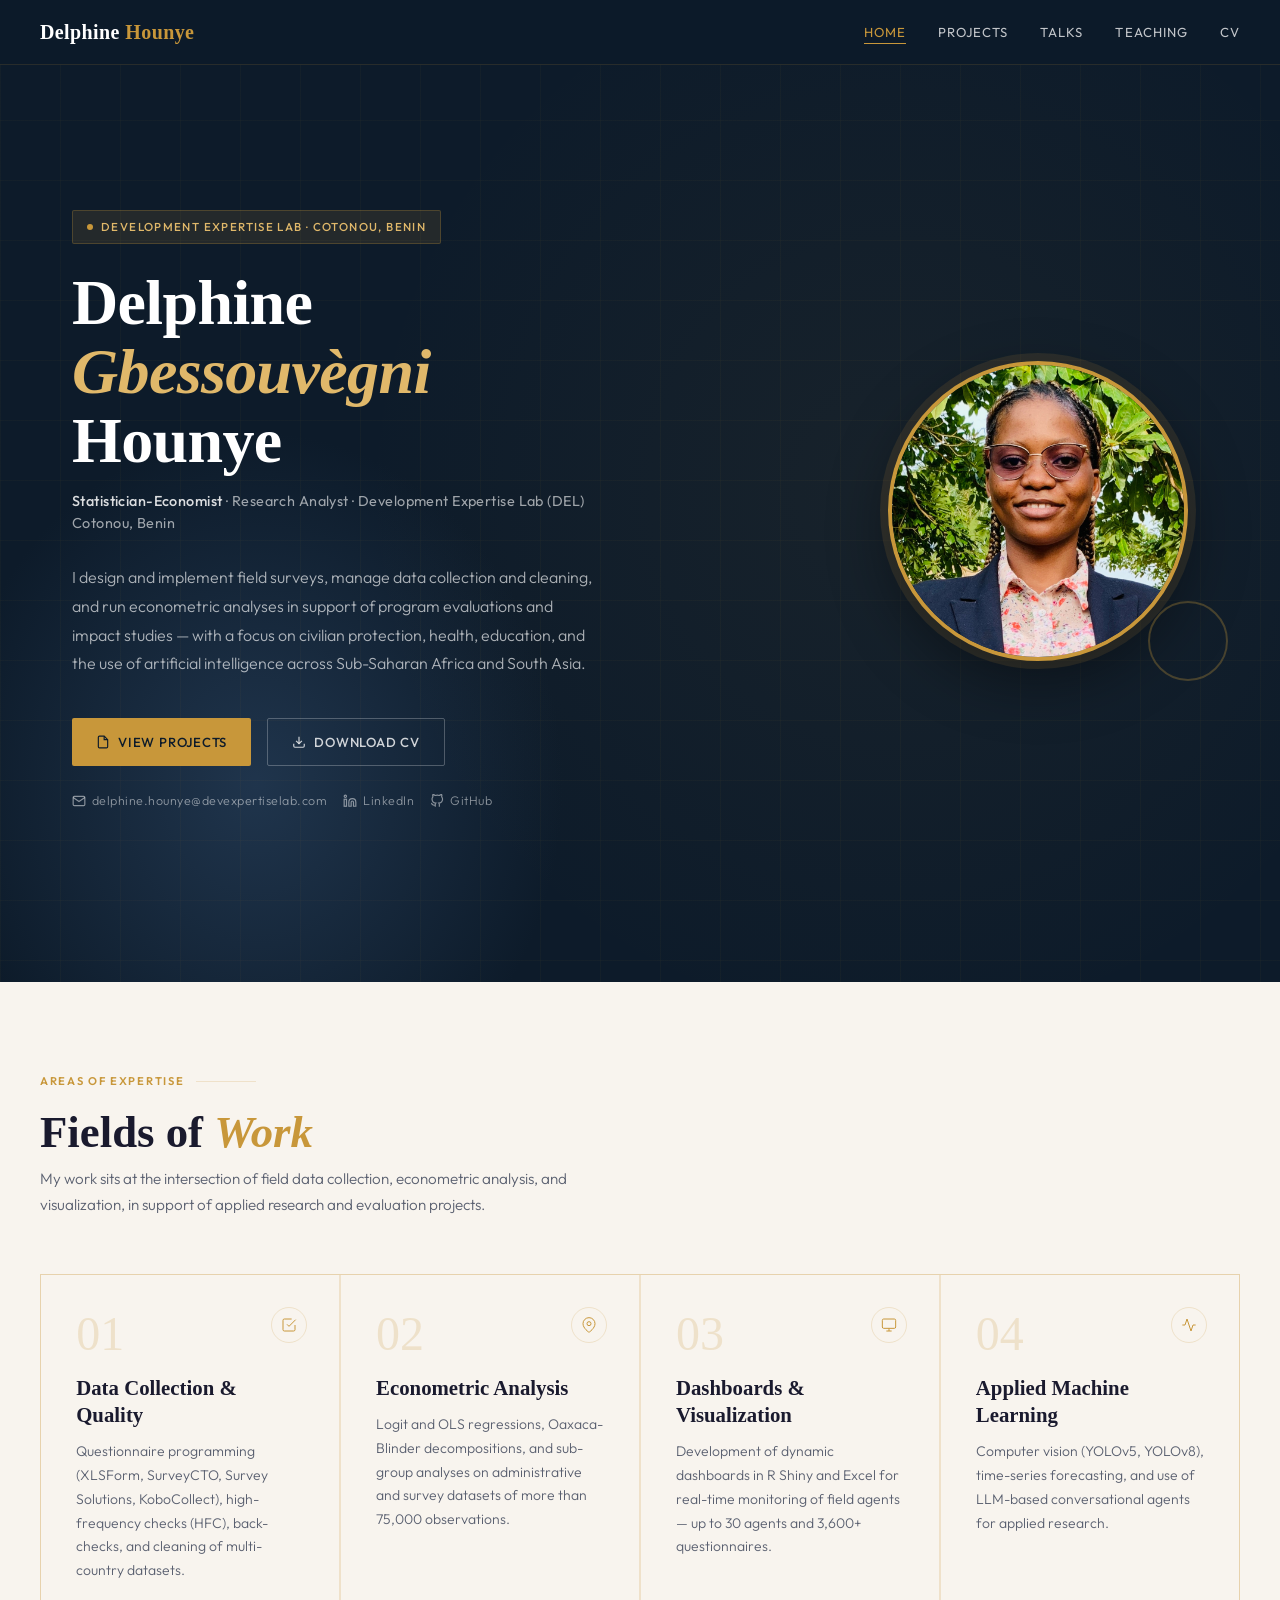
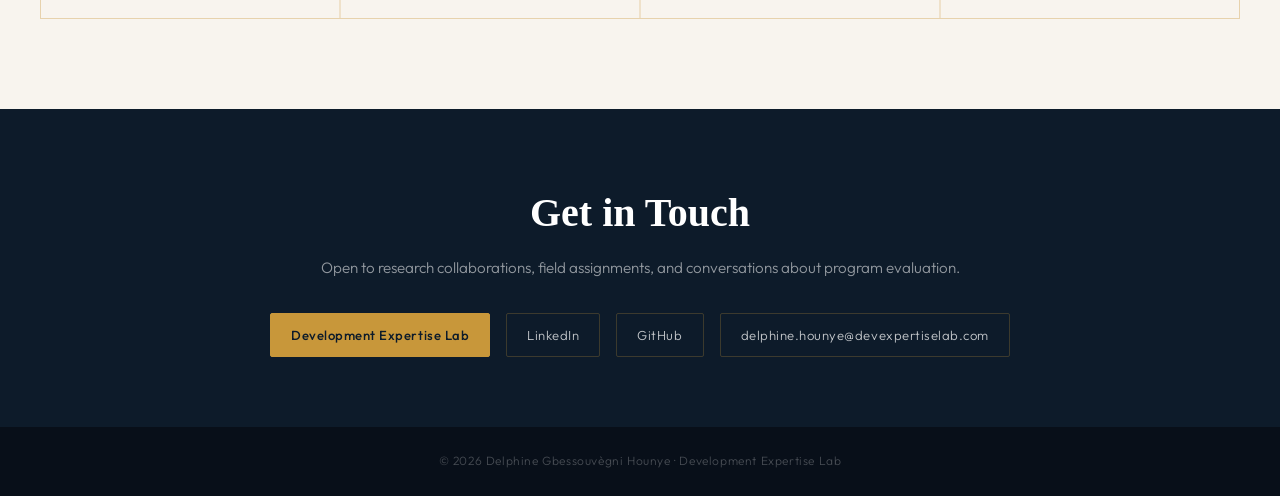
==== index.html @ a882e523 "Add files via upload" ====
<!DOCTYPE html>
<html lang="en">
<head>
  <meta charset="UTF-8"/>
  <meta name="viewport" content="width=device-width, initial-scale=1.0"/>
  <title>Delphine Hounye — Statistician-Economist</title>
  <meta name="description" content="Delphine Gbessouvègni Hounye — Statistician-Economist, Research Analyst at Development Expertise Lab (DEL)."/>
  <link rel="stylesheet" href="style.css"/>
</head>
<body>

<nav>
  <div class="nav-inner">
    <a href="index.html" class="nav-brand">Delphine <span>Hounye</span></a>
    <ul class="nav-links">
      <li><a href="index.html" class="active">Home</a></li>
      <li><a href="research.html">Projects</a></li>
      <li><a href="talks.html">Talks</a></li>
      <li><a href="teaching.html">Teaching</a></li>
      <li><a href="cv.html">CV</a></li>
    </ul>
    <div class="hamburger"><span></span><span></span><span></span></div>
  </div>
</nav>

<section class="hero">
  <div class="hero-grid"></div>
  <div class="hero-inner">
    <div class="hero-text">
      <div class="hero-tag">Development Expertise Lab · Cotonou, Benin</div>
      <h1>Delphine<br><em>Gbessouvègni</em><br>Hounye</h1>

      <p class="hero-title">
        <strong>Statistician-Economist</strong> · Research Analyst · Development Expertise Lab (DEL)<br>
        Cotonou, Benin
      </p>

      <p class="hero-desc">
        I design and implement field surveys, manage data collection and cleaning, and run econometric
        analyses in support of program evaluations and impact studies — with a focus on civilian protection,
        health, education, and the use of artificial intelligence across Sub-Saharan Africa and South Asia.
      </p>
      <div class="hero-actions">
        <a href="research.html" class="btn btn-primary">
          <svg width="14" height="14" viewBox="0 0 24 24" fill="none" stroke="currentColor" stroke-width="2"><path d="M14 2H6a2 2 0 0 0-2 2v16a2 2 0 0 0 2 2h12a2 2 0 0 0 2-2V8z"/><polyline points="14 2 14 8 20 8"/></svg>
          View Projects
        </a>
        <a href="Delphine_Hounye_CV_EN.pdf" target="_blank" class="btn btn-outline">
          <svg width="14" height="14" viewBox="0 0 24 24" fill="none" stroke="currentColor" stroke-width="2"><path d="M21 15v4a2 2 0 0 1-2 2H5a2 2 0 0 1-2-2v-4"/><polyline points="7 10 12 15 17 10"/><line x1="12" y1="15" x2="12" y2="3"/></svg>
          Download CV
        </a>
      </div>
      <div class="hero-links">
        <a href="mailto:delphine.hounye@devexpertiselab.com" class="hero-link">
          <svg viewBox="0 0 24 24" fill="none" stroke="currentColor" stroke-width="2"><path d="M4 4h16c1.1 0 2 .9 2 2v12c0 1.1-.9 2-2 2H4c-1.1 0-2-.9-2-2V6c0-1.1.9-2 2-2z"/><polyline points="22,6 12,13 2,6"/></svg>
          delphine.hounye@devexpertiselab.com
        </a>
        <a href="http://www.linkedin.com/in/delphine-g-hounye" target="_blank" class="hero-link">
          <svg viewBox="0 0 24 24" fill="none" stroke="currentColor" stroke-width="2"><path d="M16 8a6 6 0 0 1 6 6v7h-4v-7a2 2 0 0 0-2-2 2 2 0 0 0-2 2v7h-4v-7a6 6 0 0 1 6-6z"/><rect x="2" y="9" width="4" height="12"/><circle cx="4" cy="4" r="2"/></svg>
          LinkedIn
        </a>
        <a href="https://github.com/dhounye" target="_blank" class="hero-link">
          <svg viewBox="0 0 24 24" fill="none" stroke="currentColor" stroke-width="2"><path d="M9 19c-5 1.5-5-2.5-7-3m14 6v-3.87a3.37 3.37 0 0 0-.94-2.61c3.14-.35 6.44-1.54 6.44-7A5.44 5.44 0 0 0 20 4.77 5.07 5.07 0 0 0 19.91 1S18.73.65 16 2.48a13.38 13.38 0 0 0-7 0C6.27.65 5.09 1 5.09 1A5.07 5.07 0 0 0 5 4.77a5.44 5.44 0 0 0-1.5 3.78c0 5.42 3.3 6.61 6.44 7A3.37 3.37 0 0 0 9 18.13V22"/></svg>
          GitHub
        </a>
      </div>
    </div>
    <div class="hero-photo-wrap">
      <div class="hero-photo-circle">
        <img src="profile.jpg" alt="Delphine Hounye"/>
      </div>
      <div class="hero-photo-deco"></div>
    </div>
  </div>
</section>

<!-- RESEARCH FOCUS -->
<section>
  <div class="section-inner">
    <div class="section-label">Areas of Expertise</div>
    <h2 class="section-title">Fields of <em>Work</em></h2>
    <p class="section-sub">My work sits at the intersection of field data collection, econometric analysis, and visualization, in support of applied research and evaluation projects.</p>
    <div class="focus-grid">
      <div class="focus-card fade-up">
        <div class="focus-num">01</div>
        <div class="focus-icon"><svg width="16" height="16" viewBox="0 0 24 24" fill="none" stroke="currentColor" stroke-width="1.5"><path d="M9 11l3 3L22 4"/><path d="M21 12v7a2 2 0 0 1-2 2H5a2 2 0 0 1-2-2V5a2 2 0 0 1 2-2h11"/></svg></div>
        <h3>Data Collection &amp; Quality</h3>
        <p>Questionnaire programming (XLSForm, SurveyCTO, Survey Solutions, KoboCollect), high-frequency checks (HFC), back-checks, and cleaning of multi-country datasets.</p>
      </div>
      <div class="focus-card fade-up">
        <div class="focus-num">02</div>
        <div class="focus-icon"><svg width="16" height="16" viewBox="0 0 24 24" fill="none" stroke="currentColor" stroke-width="1.5"><path d="M21 10c0 7-9 13-9 13s-9-6-9-13a9 9 0 0 1 18 0z"/><circle cx="12" cy="10" r="3"/></svg></div>
        <h3>Econometric Analysis</h3>
        <p>Logit and OLS regressions, Oaxaca-Blinder decompositions, and sub-group analyses on administrative and survey datasets of more than 75,000 observations.</p>
      </div>
      <div class="focus-card fade-up">
        <div class="focus-num">03</div>
        <div class="focus-icon"><svg width="16" height="16" viewBox="0 0 24 24" fill="none" stroke="currentColor" stroke-width="1.5"><rect x="2" y="3" width="20" height="14" rx="2"/><path d="M8 21h8M12 17v4"/></svg></div>
        <h3>Dashboards &amp; Visualization</h3>
        <p>Development of dynamic dashboards in R Shiny and Excel for real-time monitoring of field agents — up to 30 agents and 3,600+ questionnaires.</p>
      </div>
      <div class="focus-card fade-up">
        <div class="focus-num">04</div>
        <div class="focus-icon"><svg width="16" height="16" viewBox="0 0 24 24" fill="none" stroke="currentColor" stroke-width="1.5"><polyline points="22 12 18 12 15 21 9 3 6 12 2 12"/></svg></div>
        <h3>Applied Machine Learning</h3>
        <p>Computer vision (YOLOv5, YOLOv8), time-series forecasting, and use of LLM-based conversational agents for applied research.</p>
      </div>
    </div>
  </div>
</section>

<!-- CONTACT -->
<div class="contact-strip">
  <h2>Get in Touch</h2>
  <p>Open to research collaborations, field assignments, and conversations about program evaluation.</p>
  <div class="contact-links">
    <a href="https://www.devexpertiselab.com" target="_blank" class="contact-link primary">Development Expertise Lab</a>
    <a href="http://www.linkedin.com/in/delphine-g-hounye" target="_blank" class="contact-link">LinkedIn</a>
    <a href="https://github.com/dhounye" target="_blank" class="contact-link">GitHub</a>
    <a href="mailto:delphine.hounye@devexpertiselab.com" class="contact-link">delphine.hounye@devexpertiselab.com</a>
  </div>
</div>

<footer>© 2026 Delphine Gbessouvègni Hounye · Development Expertise Lab</footer>
<script src="main.js"></script>
</body>
</html>
---- style.css ----
@import url('https://fonts.googleapis.com/css2?family=Cormorant+Garant:ital,wght@0,300;0,400;0,500;0,600;0,700;1,300;1,400;1,600&family=Outfit:wght@300;400;500;600&display=swap');

:root {
  --navy: #0d1b2a;
  --navy-mid: #1a2e44;
  --navy-light: #243b55;
  --gold: #c8973a;
  --gold-light: #e0b86a;
  --ivory: #f8f4ee;
  --ivory-dark: #ede8df;
  --text: #1a1a2e;
  --text-muted: #5a6070;
  --white: #ffffff;
  --border: rgba(200, 151, 58, 0.2);
  --transition: 0.3s cubic-bezier(0.4, 0, 0.2, 1);
}

*, *::before, *::after { box-sizing: border-box; margin: 0; padding: 0; }
html { scroll-behavior: smooth; }
body {
  font-family: 'Outfit', sans-serif;
  font-weight: 300;
  background: var(--ivory);
  color: var(--text);
  line-height: 1.7;
  overflow-x: hidden;
}

/* ── NAVIGATION ── */
nav {
  position: fixed;
  top: 0; left: 0; right: 0;
  z-index: 100;
  background: rgba(13, 27, 42, 0.96);
  backdrop-filter: blur(12px);
  border-bottom: 1px solid rgba(200, 151, 58, 0.15);
  padding: 0 2rem;
}
.nav-inner {
  max-width: 1200px;
  margin: 0 auto;
  display: flex;
  align-items: center;
  justify-content: space-between;
  height: 64px;
}
.nav-brand {
  font-family: 'Cormorant Garant', serif;
  font-size: 1.25rem;
  font-weight: 600;
  color: var(--white);
  text-decoration: none;
  letter-spacing: 0.02em;
}
.nav-brand span { color: var(--gold); }
.nav-links {
  display: flex;
  gap: 2rem;
  list-style: none;
}
.nav-links a {
  color: rgba(255,255,255,0.75);
  text-decoration: none;
  font-size: 0.82rem;
  font-weight: 400;
  letter-spacing: 0.08em;
  text-transform: uppercase;
  transition: color var(--transition);
  position: relative;
  padding-bottom: 2px;
}
.nav-links a::after {
  content: '';
  position: absolute;
  bottom: -2px; left: 0; right: 100%;
  height: 1px;
  background: var(--gold);
  transition: right var(--transition);
}
.nav-links a:hover, .nav-links a.active { color: var(--gold); }
.nav-links a:hover::after, .nav-links a.active::after { right: 0; }
.hamburger {
  display: none;
  flex-direction: column;
  gap: 5px;
  cursor: pointer;
  padding: 4px;
}
.hamburger span { display: block; width: 24px; height: 2px; background: var(--white); transition: var(--transition); }

/* ── HERO ── */
.hero {
  min-height: 100vh;
  background: var(--navy);
  display: flex;
  align-items: center;
  position: relative;
  overflow: hidden;
}
.hero::before {
  content: '';
  position: absolute;
  inset: 0;
  background: radial-gradient(ellipse 60% 80% at 70% 50%, rgba(200,151,58,0.06) 0%, transparent 70%),
              radial-gradient(ellipse 40% 60% at 20% 80%, rgba(36,59,85,0.8) 0%, transparent 60%);
}
.hero-grid {
  position: absolute; inset: 0;
  background-image: linear-gradient(rgba(200,151,58,0.04) 1px, transparent 1px),
                    linear-gradient(90deg, rgba(200,151,58,0.04) 1px, transparent 1px);
  background-size: 60px 60px;
}
.hero-inner {
  position: relative;
  max-width: 1200px;
  margin: 0 auto;
  padding: 120px 2rem 80px;
  display: grid;
  grid-template-columns: 1fr 340px;
  gap: 5rem;
  align-items: center;
  width: 100%;
}
.hero-tag {
  display: inline-flex;
  align-items: center;
  gap: 8px;
  background: rgba(200,151,58,0.12);
  border: 1px solid rgba(200,151,58,0.25);
  color: var(--gold-light);
  font-size: 0.72rem;
  font-weight: 500;
  letter-spacing: 0.12em;
  text-transform: uppercase;
  padding: 6px 14px;
  border-radius: 2px;
  margin-bottom: 1.5rem;
}
.hero-tag::before {
  content: '';
  width: 6px; height: 6px;
  background: var(--gold);
  border-radius: 50%;
  animation: pulse 2s ease-in-out infinite;
}
@keyframes pulse {
  0%, 100% { opacity: 1; transform: scale(1); }
  50% { opacity: 0.5; transform: scale(0.8); }
}
.hero h1 {
  font-family: 'Cormorant Garant', serif;
  font-size: clamp(2.8rem, 5vw, 4.5rem);
  font-weight: 600;
  color: var(--white);
  line-height: 1.08;
  letter-spacing: -0.01em;
  margin-bottom: 1rem;
}
.hero h1 em { font-style: italic; color: var(--gold-light); }
.hero-title {
  font-size: 0.9rem;
  font-weight: 400;
  color: rgba(255,255,255,0.6);
  letter-spacing: 0.03em;
  margin-bottom: 1.8rem;
  line-height: 1.5;
}
.hero-title strong { color: rgba(255,255,255,0.85); font-weight: 500; }
.hero-desc {
  font-size: 1rem;
  color: rgba(255,255,255,0.65);
  max-width: 520px;
  margin-bottom: 2.5rem;
  line-height: 1.8;
}
.hero-actions { display: flex; gap: 1rem; flex-wrap: wrap; }

/* ── CIRCLE PHOTO ── */
.hero-photo-wrap { position: relative; display: flex; justify-content: center; align-items: center; }
.hero-photo-circle {
  width: 300px;
  height: 300px;
  border-radius: 50%;
  overflow: hidden;
  border: 4px solid var(--gold);
  box-shadow: 0 0 0 8px rgba(200,151,58,0.12), 0 20px 60px rgba(0,0,0,0.4);
  position: relative;
}
.hero-photo-circle img {
  width: 100%;
  height: 100%;
  object-fit: cover;
  object-position: top center;
  display: block;
}
.hero-photo-deco {
  position: absolute;
  bottom: -20px; right: -20px;
  width: 80px; height: 80px;
  border: 2px solid rgba(200,151,58,0.3);
  border-radius: 50%;
  z-index: 0;
}

/* ── BUTTONS ── */
.btn {
  display: inline-flex;
  align-items: center;
  gap: 8px;
  padding: 12px 24px;
  font-family: 'Outfit', sans-serif;
  font-size: 0.82rem;
  font-weight: 500;
  letter-spacing: 0.06em;
  text-transform: uppercase;
  text-decoration: none;
  border-radius: 2px;
  transition: all var(--transition);
  cursor: pointer;
  border: none;
}
.btn-primary { background: var(--gold); color: var(--navy); }
.btn-primary:hover { background: var(--gold-light); transform: translateY(-2px); box-shadow: 0 8px 24px rgba(200,151,58,0.3); }
.btn-outline { background: transparent; color: rgba(255,255,255,0.8); border: 1px solid rgba(255,255,255,0.25); }
.btn-outline:hover { border-color: var(--gold); color: var(--gold); transform: translateY(-2px); }

.hero-links { display: flex; gap: 1rem; margin-top: 1.5rem; flex-wrap: wrap; }
.hero-link {
  display: flex; align-items: center; gap: 6px;
  color: rgba(255,255,255,0.5);
  text-decoration: none;
  font-size: 0.78rem;
  letter-spacing: 0.04em;
  transition: color var(--transition);
}
.hero-link:hover { color: var(--gold-light); }
.hero-link svg { width: 14px; height: 14px; }

/* ── SECTION BASE ── */
section { padding: 90px 2rem; }
.section-inner { max-width: 1200px; margin: 0 auto; }
.section-label {
  display: flex; align-items: center; gap: 12px;
  font-size: 0.7rem; font-weight: 600; letter-spacing: 0.15em;
  text-transform: uppercase; color: var(--gold); margin-bottom: 1rem;
}
.section-label::after { content: ''; flex: 1; height: 1px; background: var(--border); max-width: 60px; }
.section-title {
  font-family: 'Cormorant Garant', serif;
  font-size: clamp(2rem, 3.5vw, 3rem);
  font-weight: 600; color: var(--text); line-height: 1.15; margin-bottom: 0.5rem;
}
.section-title em { font-style: italic; color: var(--gold); }
.section-sub { font-size: 0.95rem; color: var(--text-muted); max-width: 580px; margin-bottom: 3.5rem; }

/* ── RESEARCH FOCUS CARDS ── */
.focus-grid {
  display: grid; grid-template-columns: repeat(auto-fit, minmax(260px, 1fr));
  gap: 1.5px; background: var(--border); border: 1px solid var(--border);
}
.focus-card { background: var(--ivory); padding: 2.2rem; transition: background var(--transition); position: relative; }
.focus-card:hover { background: var(--white); }
.focus-num { font-family: 'Cormorant Garant', serif; font-size: 3rem; font-weight: 300; color: var(--border); line-height: 1; margin-bottom: 1rem; }
.focus-card h3 { font-family: 'Cormorant Garant', serif; font-size: 1.3rem; font-weight: 600; color: var(--text); margin-bottom: 0.75rem; line-height: 1.3; }
.focus-card p { font-size: 0.875rem; color: var(--text-muted); line-height: 1.7; }
.focus-card .focus-icon { position: absolute; top: 2rem; right: 2rem; width: 36px; height: 36px; border: 1px solid var(--border); border-radius: 50%; display: flex; align-items: center; justify-content: center; color: var(--gold); }

/* ── PAPERS SECTION ── */
.papers-section { background: var(--navy-mid); }
.papers-section .section-title { color: var(--white); }
.papers-section .section-sub { color: rgba(255,255,255,0.65); }

.paper-list { display: flex; flex-direction: column; gap: 0; border: 1px solid rgba(200,151,58,0.2); }
.paper-item {
  padding: 2rem 2.5rem;
  border-bottom: 1px solid rgba(200,151,58,0.1);
  display: grid;
  grid-template-columns: 110px 1fr auto;
  gap: 2rem;
  align-items: start;
  transition: background var(--transition);
}
.paper-item:last-child { border-bottom: none; }
.paper-item:hover { background: rgba(200,151,58,0.06); }

.paper-year {
  font-family: 'Cormorant Garant', serif;
  font-size: 0.85rem; font-weight: 500;
  color: var(--gold-light);
  letter-spacing: 0.05em; padding-top: 3px; white-space: nowrap;
}

/* FIXED: readable text on dark background */
.paper-content h3 {
  font-family: 'Cormorant Garant', serif;
  font-size: 1.2rem; font-weight: 600;
  color: #ffffff;
  line-height: 1.3; margin-bottom: 0.5rem;
}
.paper-content h3 a {
  color: #ffffff;
  text-decoration: none;
  border-bottom: 1px solid rgba(200,151,58,0.4);
  transition: border-color var(--transition), color var(--transition);
}
.paper-content h3 a:hover { color: var(--gold-light); border-color: var(--gold); }

.paper-content p {
  font-size: 0.875rem;
  color: rgba(255,255,255,0.75);
  line-height: 1.7;
}
.paper-content p em { color: rgba(255,255,255,0.55); font-style: italic; }

.paper-link {
  display: inline-flex; align-items: center; gap: 5px;
  margin-top: 0.6rem;
  font-size: 0.75rem; font-weight: 500;
  letter-spacing: 0.05em; text-transform: uppercase;
  color: var(--gold); text-decoration: none;
  border: 1px solid rgba(200,151,58,0.3);
  padding: 3px 10px; border-radius: 2px;
  transition: all var(--transition);
}
.paper-link:hover { background: var(--gold); color: var(--navy); }

.paper-tag {
  display: inline-block; padding: 3px 10px;
  font-size: 0.68rem; font-weight: 500;
  letter-spacing: 0.08em; text-transform: uppercase;
  border: 1px solid rgba(200,151,58,0.3); color: var(--gold);
  border-radius: 2px; white-space: nowrap; margin-top: 3px;
}

/* data badge */
.data-badge {
  display: inline-flex; align-items: center; gap: 4px;
  background: rgba(255,255,255,0.07);
  border: 1px solid rgba(255,255,255,0.12);
  color: rgba(255,255,255,0.7);
  font-size: 0.7rem; padding: 2px 8px; border-radius: 2px;
  margin: 2px 2px 0 0; cursor: default;
  transition: background var(--transition);
}
.data-badge:hover { background: rgba(200,151,58,0.15); color: var(--gold-light); }
.data-badges { display: flex; flex-wrap: wrap; gap: 4px; margin-top: 0.5rem; }

/* ── TIMELINE ── */
.timeline { position: relative; padding-left: 2rem; }
.timeline::before { content: ''; position: absolute; left: 0; top: 8px; bottom: 0; width: 1px; background: linear-gradient(to bottom, var(--gold), transparent); }
.timeline-item { position: relative; margin-bottom: 3rem; }
.timeline-item::before { content: ''; position: absolute; left: -2rem; top: 8px; width: 9px; height: 9px; border-radius: 50%; background: var(--gold); border: 2px solid var(--ivory); transform: translateX(-4px); }
.timeline-period { font-size: 0.75rem; font-weight: 500; letter-spacing: 0.08em; text-transform: uppercase; color: var(--gold); margin-bottom: 0.4rem; }
.timeline-item h3 { font-family: 'Cormorant Garant', serif; font-size: 1.35rem; font-weight: 600; color: var(--text); margin-bottom: 0.2rem; }
.timeline-item h4 { font-size: 0.85rem; font-weight: 400; color: var(--text-muted); margin-bottom: 1rem; }
.timeline-item ul { list-style: none; display: flex; flex-direction: column; gap: 0.5rem; }
.timeline-item ul li { font-size: 0.875rem; color: var(--text-muted); padding-left: 1.2rem; position: relative; line-height: 1.6; }
.timeline-item ul li::before { content: '—'; position: absolute; left: 0; color: var(--gold); font-size: 0.7rem; top: 4px; }

/* ── EDUCATION ── */
.edu-section { background: var(--navy-mid); }
.edu-section .section-title { color: var(--white); }
.edu-section .section-sub { color: rgba(255,255,255,0.65); }
.edu-section .section-label { color: var(--gold); }
.edu-grid { display: grid; grid-template-columns: repeat(auto-fit, minmax(300px, 1fr)); gap: 1.5px; background: rgba(200,151,58,0.1); }
.edu-card { background: rgba(255,255,255,0.05); padding: 2.5rem; transition: background var(--transition); }
.edu-card:hover { background: rgba(255,255,255,0.08); }
.edu-degree { font-family: 'Cormorant Garant', serif; font-size: 1.3rem; font-weight: 600; color: var(--white); margin-bottom: 0.3rem; line-height: 1.3; }
.edu-school { font-size: 0.85rem; color: var(--gold); margin-bottom: 0.3rem; font-weight: 500; }
.edu-period { font-size: 0.78rem; color: rgba(255,255,255,0.45); letter-spacing: 0.05em; margin-bottom: 1rem; }
.edu-gpa { display: inline-flex; align-items: center; gap: 6px; background: rgba(200,151,58,0.12); border: 1px solid rgba(200,151,58,0.2); color: var(--gold-light); font-size: 0.75rem; font-weight: 500; padding: 4px 10px; border-radius: 2px; margin-bottom: 1rem; }
.edu-thesis { font-size: 0.82rem; color: rgba(255,255,255,0.5); font-style: italic; line-height: 1.6; }

/* ── SKILLS ── */
.skills-grid { display: grid; grid-template-columns: repeat(auto-fit, minmax(220px, 1fr)); gap: 1.5rem; }
.skill-group { padding: 1.8rem; border: 1px solid var(--border); background: var(--white); transition: border-color var(--transition), transform var(--transition); }
.skill-group:hover { border-color: rgba(200,151,58,0.5); transform: translateY(-3px); }
.skill-group-label { font-size: 0.7rem; font-weight: 600; letter-spacing: 0.12em; text-transform: uppercase; color: var(--gold); margin-bottom: 1rem; padding-bottom: 0.75rem; border-bottom: 1px solid var(--border); }
.skill-tags { display: flex; flex-wrap: wrap; gap: 6px; }
.skill-tag { font-size: 0.78rem; padding: 4px 10px; background: var(--ivory-dark); color: var(--text); border-radius: 2px; }

/* ── AWARDS ── */
.awards-row { display: flex; flex-direction: column; gap: 1px; background: var(--border); }
.award-item { display: flex; align-items: center; gap: 1.5rem; padding: 1.4rem 2rem; background: var(--ivory); transition: background var(--transition); }
.award-item:hover { background: var(--white); }
.award-year { font-family: 'Cormorant Garant', serif; font-size: 0.9rem; font-weight: 500; color: var(--gold); min-width: 90px; }
.award-name { font-size: 0.9rem; color: var(--text); font-weight: 400; }

/* ── CONTACT STRIP ── */
.contact-strip { background: var(--navy); padding: 70px 2rem; text-align: center; }
.contact-strip h2 { font-family: 'Cormorant Garant', serif; font-size: 2.5rem; font-weight: 600; color: var(--white); margin-bottom: 0.5rem; }
.contact-strip p { color: rgba(255,255,255,0.55); margin-bottom: 2rem; font-size: 0.95rem; }
.contact-links { display: flex; justify-content: center; gap: 1rem; flex-wrap: wrap; }
.contact-link {
  display: flex; align-items: center; gap: 8px;
  padding: 10px 20px;
  border: 1px solid rgba(200,151,58,0.25);
  color: rgba(255,255,255,0.75);
  text-decoration: none; font-size: 0.82rem;
  letter-spacing: 0.04em;
  transition: all var(--transition); border-radius: 2px;
}
.contact-link:hover { border-color: var(--gold); color: var(--gold); }
.contact-link.primary { background: var(--gold); color: var(--navy); border-color: var(--gold); font-weight: 500; }
.contact-link.primary:hover { background: var(--gold-light); }

/* ── FOOTER ── */
footer { background: #080f19; padding: 1.5rem 2rem; text-align: center; font-size: 0.75rem; color: rgba(255,255,255,0.25); letter-spacing: 0.05em; }

/* ── PAGE HERO ── */
.page-hero { background: var(--navy); padding: 140px 2rem 70px; position: relative; overflow: hidden; }
.page-hero::before { content: ''; position: absolute; inset: 0; background: radial-gradient(ellipse 50% 100% at 80% 50%, rgba(200,151,58,0.05), transparent); }
.page-hero-inner { max-width: 1200px; margin: 0 auto; position: relative; }
.page-hero-inner .section-label { color: var(--gold); }
.page-hero h1 { font-family: 'Cormorant Garant', serif; font-size: clamp(2.2rem, 4vw, 3.5rem); font-weight: 600; color: var(--white); margin-bottom: 0.75rem; }
.page-hero p { font-size: 0.95rem; color: rgba(255,255,255,0.55); max-width: 560px; }

/* ── TEACHING ── */
.teaching-grid { display: grid; grid-template-columns: repeat(auto-fit, minmax(280px, 1fr)); gap: 1.5rem; }
.teaching-card { border: 1px solid var(--border); background: var(--white); overflow: hidden; transition: transform var(--transition), box-shadow var(--transition); }
.teaching-card:hover { transform: translateY(-4px); box-shadow: 0 16px 40px rgba(0,0,0,0.08); }
.teaching-card-head { background: var(--navy); padding: 1.4rem 1.8rem; }
.teaching-card-head h3 { font-family: 'Cormorant Garant', serif; font-size: 1.15rem; font-weight: 600; color: var(--white); }
.teaching-card-head span { font-size: 0.75rem; color: var(--gold); letter-spacing: 0.05em; }
.teaching-card-body { padding: 1.4rem 1.8rem; font-size: 0.85rem; color: var(--text-muted); line-height: 1.6; }

/* ── TALKS ── */
.talk-item { padding: 2.2rem 0; border-bottom: 1px solid var(--border); display: grid; grid-template-columns: 100px 1fr; gap: 2rem; align-items: start; }
.talk-year-col { font-family: 'Cormorant Garant', serif; font-size: 1.8rem; font-weight: 300; color: var(--gold); opacity: 0.6; }
.talk-content h3 { font-family: 'Cormorant Garant', serif; font-size: 1.3rem; font-weight: 600; color: var(--text); margin-bottom: 0.3rem; }
.talk-venue { font-size: 0.85rem; color: var(--text-muted); margin-bottom: 0.5rem; }
.talk-type { display: inline-block; font-size: 0.68rem; font-weight: 600; letter-spacing: 0.1em; text-transform: uppercase; color: var(--gold); border: 1px solid var(--border); padding: 3px 8px; border-radius: 2px; }

/* ── ATHLETICS ── */
.athletics-intro { background: var(--navy); }
.sport-section { padding: 80px 2rem; }
.sport-section:nth-child(even) { background: var(--ivory-dark); }
.sport-section:nth-child(odd) { background: var(--ivory); }
.sport-inner { max-width: 1200px; margin: 0 auto; display: grid; grid-template-columns: 1fr 1fr; gap: 4rem; align-items: center; }
.sport-inner.reverse { direction: rtl; }
.sport-inner.reverse > * { direction: ltr; }
.sport-photo {
  position: relative;
  border-radius: 4px;
  overflow: hidden;
  aspect-ratio: 4/5;
  background: var(--navy-mid);
}
.sport-photo img { width: 100%; height: 100%; object-fit: cover; display: block; }
.sport-photo-placeholder {
  width: 100%; height: 100%;
  display: flex; flex-direction: column; align-items: center; justify-content: center;
  gap: 1rem;
  background: linear-gradient(135deg, var(--navy), var(--navy-light));
  color: rgba(255,255,255,0.3);
  font-size: 0.8rem; letter-spacing: 0.1em; text-transform: uppercase;
  min-height: 360px;
}
.sport-photo-placeholder svg { width: 48px; height: 48px; opacity: 0.3; }
.sport-badge {
  position: absolute; top: 1.5rem; left: 1.5rem;
  background: var(--gold); color: var(--navy);
  font-size: 0.7rem; font-weight: 600; letter-spacing: 0.1em; text-transform: uppercase;
  padding: 5px 12px; border-radius: 2px;
}
.sport-text {}
.sport-num { font-family: 'Cormorant Garant', serif; font-size: 4rem; font-weight: 300; color: var(--border); line-height: 1; margin-bottom: 0.5rem; }
.sport-text h2 { font-family: 'Cormorant Garant', serif; font-size: 2.5rem; font-weight: 600; color: var(--text); margin-bottom: 0.5rem; line-height: 1.1; }
.sport-text h2 em { font-style: italic; color: var(--gold); }
.sport-subtitle { font-size: 0.8rem; font-weight: 500; letter-spacing: 0.1em; text-transform: uppercase; color: var(--gold); margin-bottom: 1.5rem; }
.sport-text p { font-size: 0.95rem; color: var(--text-muted); line-height: 1.8; margin-bottom: 1rem; }
.sport-stats { display: flex; gap: 2rem; margin-top: 1.5rem; flex-wrap: wrap; }
.sport-stat { }
.sport-stat-num { font-family: 'Cormorant Garant', serif; font-size: 2rem; font-weight: 600; color: var(--text); line-height: 1; }
.sport-stat-label { font-size: 0.72rem; color: var(--text-muted); letter-spacing: 0.06em; text-transform: uppercase; }

/* ── ANIMATIONS ── */
.fade-up { opacity: 0; transform: translateY(24px); transition: opacity 0.6s ease, transform 0.6s ease; }
.fade-up.visible { opacity: 1; transform: translateY(0); }

/* ── RESPONSIVE ── */
@media (max-width: 900px) {
  .hero-inner { grid-template-columns: 1fr; gap: 3rem; }
  .hero-photo-wrap { order: -1; }
  .hero-photo-circle { width: 220px; height: 220px; }
  .sport-inner { grid-template-columns: 1fr; gap: 2rem; }
  .sport-inner.reverse { direction: ltr; }
}
@media (max-width: 640px) {
  .nav-links { display: none; }
  .hamburger { display: flex; }
  .nav-links.open { display: flex; flex-direction: column; position: absolute; top: 64px; left: 0; right: 0; background: var(--navy); padding: 1.5rem 2rem; gap: 1.2rem; border-bottom: 1px solid var(--border); }
  section { padding: 60px 1.25rem; }
  .page-hero { padding: 120px 1.25rem 50px; }
  .paper-item { grid-template-columns: 1fr; gap: 0.5rem; }
  .talk-item { grid-template-columns: 1fr; gap: 0.5rem; }
}

/* ══════════════════════════════════════════════
   ATHLETICS — SPORT BLOCKS
══════════════════════════════════════════════ */
.sport-block { padding: 90px 2rem; background: var(--ivory); }
.sport-block--dark { background: var(--navy); }

.sport-block-inner {
  display: grid;
  grid-template-columns: 1fr 1fr;
  gap: 5rem;
  align-items: center;
  max-width: 1200px;
  margin: 0 auto;
}
.sport-block-inner--reverse { direction: rtl; }
.sport-block-inner--reverse > * { direction: ltr; }

/* ── Hero photo frame ── */
.sport-hero-photo {
  display: flex;
  flex-direction: column;
  align-items: flex-start;
  gap: 1.25rem;
}

.sport-frame {
  position: relative;
  width: 100%;
  aspect-ratio: 3/4;
  overflow: hidden;
  background: var(--navy-mid);
}

/* Editorial corner accent */
.sport-frame::before {
  content: '';
  position: absolute;
  top: 0; left: 0;
  width: 40px; height: 40px;
  border-top: 3px solid var(--gold);
  border-left: 3px solid var(--gold);
  z-index: 2;
}
.sport-frame::after {
  content: '';
  position: absolute;
  bottom: 0; right: 0;
  width: 40px; height: 40px;
  border-bottom: 3px solid var(--gold);
  border-right: 3px solid var(--gold);
  z-index: 2;
}

.sport-frame--accent::before,
.sport-frame--accent::after { border-color: rgba(200,151,58,0.5); }

.sport-frame--tall { aspect-ratio: 2/3; }

.sport-frame img {
  width: 100%; height: 100%;
  object-fit: cover;
  display: block;
  transition: transform 0.6s ease;
}
.sport-frame:hover img { transform: scale(1.03); }

/* Placeholder when no image */
.sport-frame.no-img {
  display: flex;
  align-items: center;
  justify-content: center;
  background: linear-gradient(135deg, var(--navy), var(--navy-light));
  min-height: 320px;
}
.sport-frame.no-img::before,
.sport-frame.no-img::after { opacity: 0.3; }
.sport-frame.no-img img { display: none; }
.sport-frame.no-img .sport-frame-label { opacity: 0.4; }

/* Sport label overlay */
.sport-frame-label {
  position: absolute;
  bottom: 1rem; left: 1rem;
  background: rgba(13,27,42,0.85);
  backdrop-filter: blur(6px);
  color: var(--gold-light);
  font-size: 0.7rem;
  font-weight: 600;
  letter-spacing: 0.12em;
  text-transform: uppercase;
  padding: 5px 12px;
  z-index: 3;
}

/* Large background number */
.sport-frame-num {
  position: absolute;
  top: -0.5rem; right: 0.75rem;
  font-family: 'Cormorant Garant', serif;
  font-size: 6rem;
  font-weight: 700;
  color: rgba(200,151,58,0.08);
  line-height: 1;
  pointer-events: none;
  z-index: 1;
  user-select: none;
}

/* Gallery button */
.gallery-btn {
  display: inline-flex;
  align-items: center;
  gap: 8px;
  padding: 10px 22px;
  background: transparent;
  border: 1px solid var(--gold);
  color: var(--gold);
  font-family: 'Outfit', sans-serif;
  font-size: 0.78rem;
  font-weight: 500;
  letter-spacing: 0.08em;
  text-transform: uppercase;
  cursor: pointer;
  border-radius: 2px;
  transition: all var(--transition);
}
.gallery-btn:hover {
  background: var(--gold);
  color: var(--navy);
  transform: translateY(-2px);
  box-shadow: 0 6px 20px rgba(200,151,58,0.25);
}
.sport-block--dark .gallery-btn { border-color: rgba(200,151,58,0.6); }

/* ── Sport text ── */
.sport-index {
  font-family: 'Cormorant Garant', serif;
  font-size: 5rem;
  font-weight: 300;
  color: rgba(200,151,58,0.12);
  line-height: 1;
  margin-bottom: 0.25rem;
  user-select: none;
}
.sport-title {
  font-family: 'Cormorant Garant', serif;
  font-size: clamp(2rem, 4vw, 3rem);
  font-weight: 600;
  color: var(--text);
  line-height: 1.1;
  margin-bottom: 0.4rem;
}
.sport-title em { font-style: italic; color: var(--gold); }
.sport-subtitle {
  font-size: 0.75rem;
  font-weight: 600;
  letter-spacing: 0.12em;
  text-transform: uppercase;
  color: var(--gold);
  margin-bottom: 1.5rem;
}
.sport-desc {
  font-size: 0.95rem;
  color: var(--text-muted);
  line-height: 1.85;
  margin-bottom: 0.75rem;
}
.sport-desc strong { color: var(--text); font-weight: 500; }

/* ══════════════════════════════════════════════
   LIGHTBOX
══════════════════════════════════════════════ */
.lb-overlay {
  display: none;
  position: fixed;
  inset: 0;
  z-index: 999;
  background: rgba(5, 10, 18, 0.97);
  flex-direction: column;
  align-items: center;
  justify-content: center;
  gap: 1.5rem;
  padding: 1rem;
}
.lb-overlay.lb-open { display: flex; }

.lb-close {
  position: absolute;
  top: 1.5rem; right: 1.5rem;
  background: rgba(255,255,255,0.08);
  border: 1px solid rgba(255,255,255,0.12);
  color: rgba(255,255,255,0.7);
  width: 44px; height: 44px;
  border-radius: 2px;
  display: flex; align-items: center; justify-content: center;
  cursor: pointer;
  transition: all var(--transition);
}
.lb-close:hover { background: rgba(200,151,58,0.2); color: var(--gold); border-color: var(--gold); }

/* Sport label in lightbox */
.lb-sport-label {
  position: absolute;
  top: 1.5rem; left: 1.5rem;
  font-size: 0.7rem;
  font-weight: 600;
  letter-spacing: 0.14em;
  text-transform: uppercase;
  color: var(--gold);
  border: 1px solid rgba(200,151,58,0.25);
  padding: 5px 14px;
  border-radius: 2px;
}

/* Main image stage */
.lb-stage {
  display: flex;
  align-items: center;
  gap: 1.5rem;
  max-width: 1000px;
  width: 100%;
}

.lb-img-wrap {
  flex: 1;
  position: relative;
  display: flex;
  align-items: center;
  justify-content: center;
}

.lb-img {
  max-height: 60vh;
  max-width: 100%;
  width: auto;
  object-fit: contain;
  display: block;
  border: 1px solid rgba(200,151,58,0.15);
  transition: opacity 0.25s ease;
}
.lb-img.lb-loading { opacity: 0.3; }

.lb-counter {
  position: absolute;
  bottom: -1.75rem; left: 50%;
  transform: translateX(-50%);
  font-size: 0.72rem;
  color: rgba(255,255,255,0.35);
  letter-spacing: 0.08em;
  white-space: nowrap;
}

/* Prev / Next arrows */
.lb-arrow {
  background: rgba(255,255,255,0.06);
  border: 1px solid rgba(255,255,255,0.1);
  color: rgba(255,255,255,0.6);
  width: 48px; height: 48px;
  border-radius: 2px;
  display: flex; align-items: center; justify-content: center;
  cursor: pointer;
  flex-shrink: 0;
  transition: all var(--transition);
}
.lb-arrow:hover { background: rgba(200,151,58,0.15); border-color: var(--gold); color: var(--gold); }

/* Thumbnails strip */
.lb-thumbs {
  display: flex;
  gap: 8px;
  flex-wrap: wrap;
  justify-content: center;
  max-width: 800px;
  max-height: 100px;
  overflow-y: auto;
  padding: 4px;
}

.lb-thumb {
  width: 68px; height: 68px;
  border-radius: 2px;
  overflow: hidden;
  border: 2px solid transparent;
  cursor: pointer;
  padding: 0;
  background: var(--navy-mid);
  flex-shrink: 0;
  transition: border-color var(--transition), transform var(--transition);
}
.lb-thumb img {
  width: 100%; height: 100%;
  object-fit: cover;
  display: block;
}
.lb-thumb:hover { border-color: rgba(200,151,58,0.5); transform: translateY(-2px); }
.lb-thumb--active { border-color: var(--gold) !important; }

.lb-empty {
  color: rgba(255,255,255,0.35);
  font-size: 0.85rem;
  letter-spacing: 0.05em;
  text-align: center;
  padding: 1rem;
}

/* ── Responsive ── */
@media (max-width: 900px) {
  .sport-block-inner { grid-template-columns: 1fr; gap: 2.5rem; }
  .sport-block-inner--reverse { direction: ltr; }
  .sport-frame { aspect-ratio: 4/3; }
  .lb-stage { gap: 0.5rem; }
  .lb-arrow { width: 36px; height: 36px; }
}
@media (max-width: 640px) {
  .sport-block { padding: 60px 1.25rem; }
  .lb-thumbs { max-height: 80px; }
  .lb-thumb { width: 52px; height: 52px; }
}
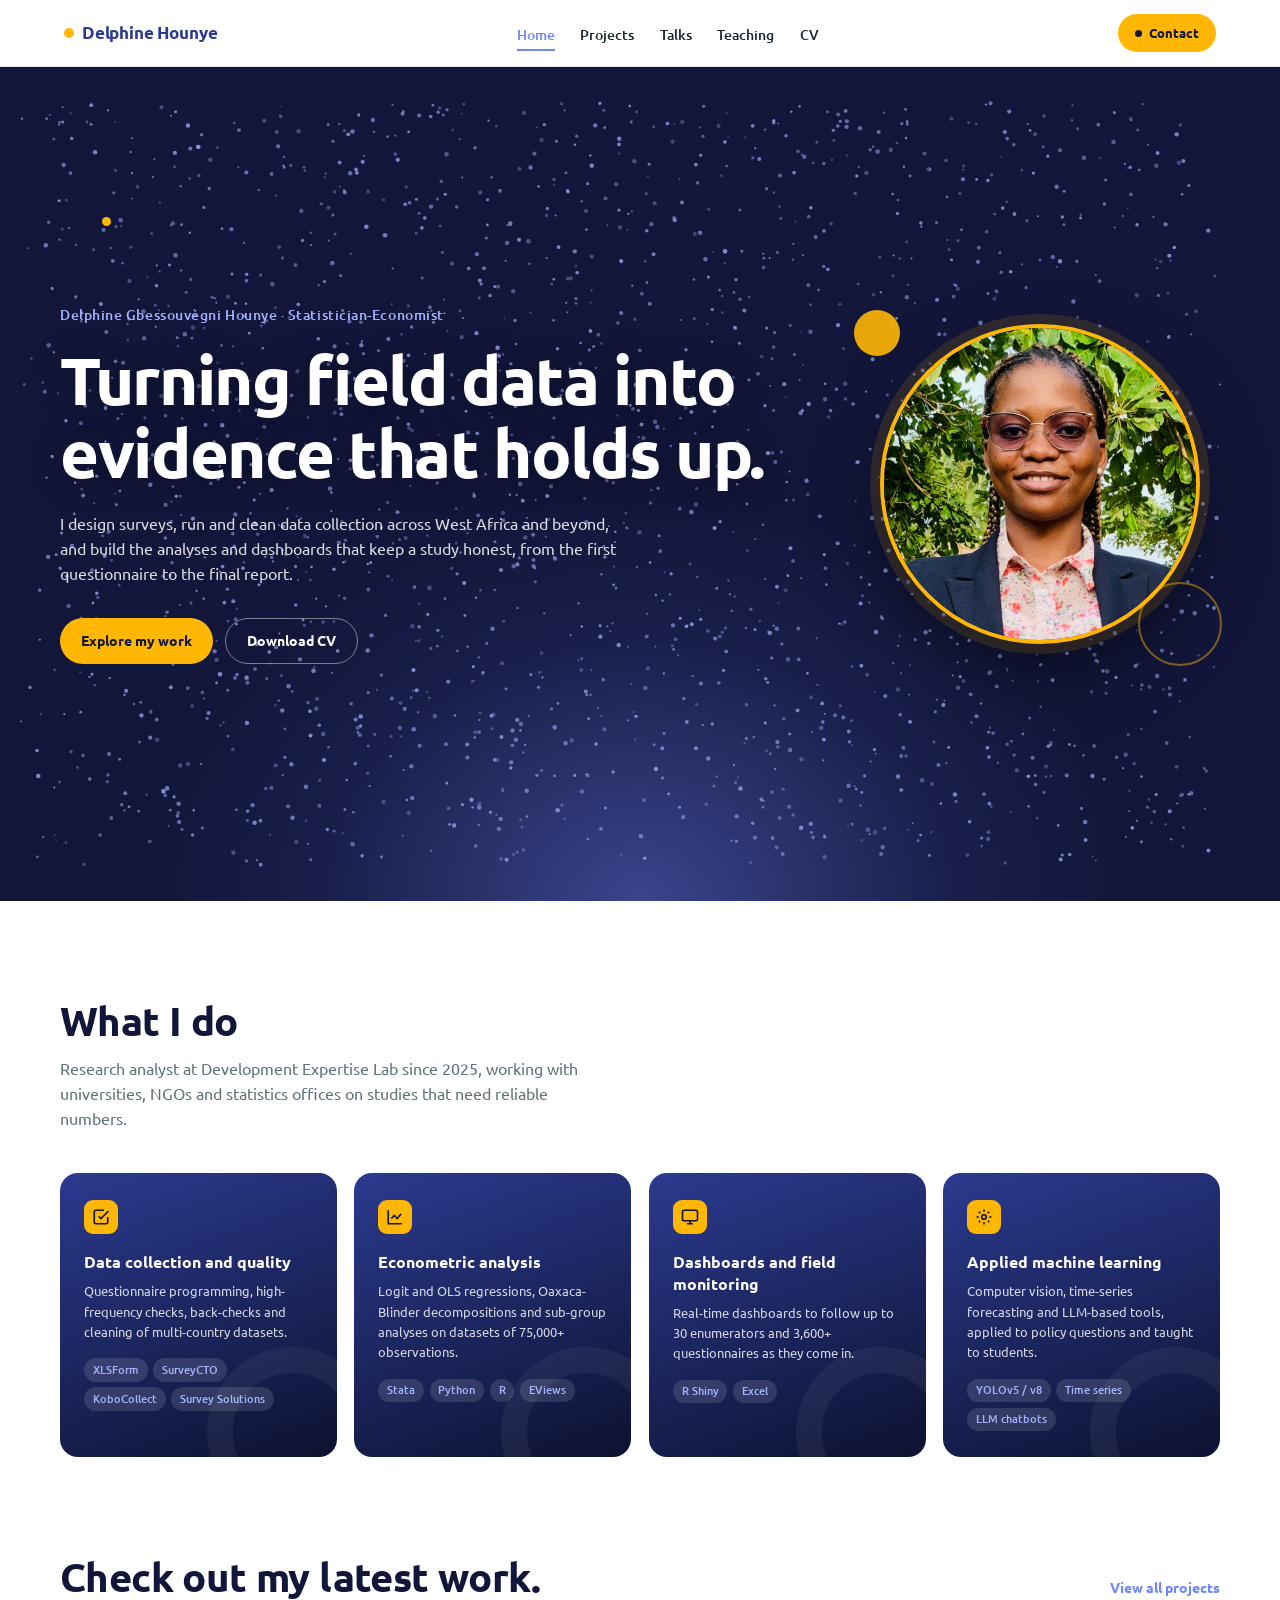
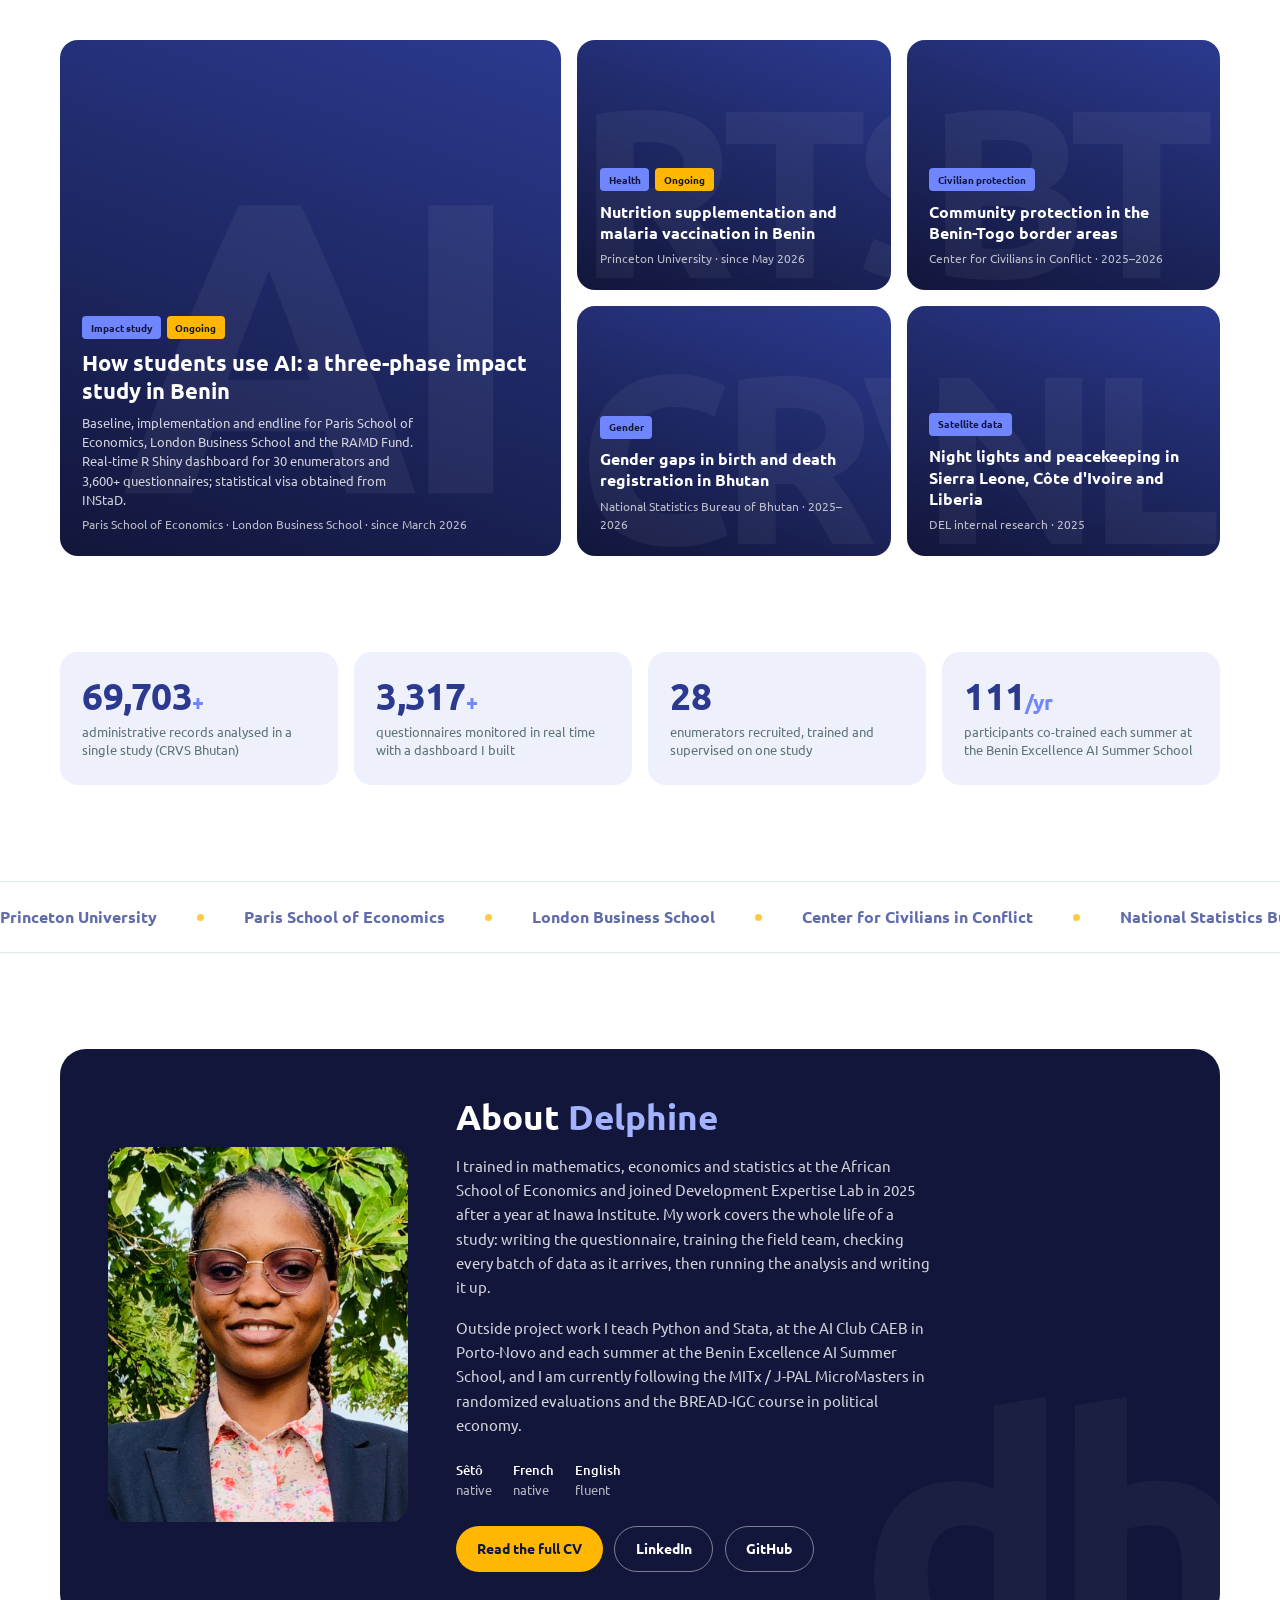
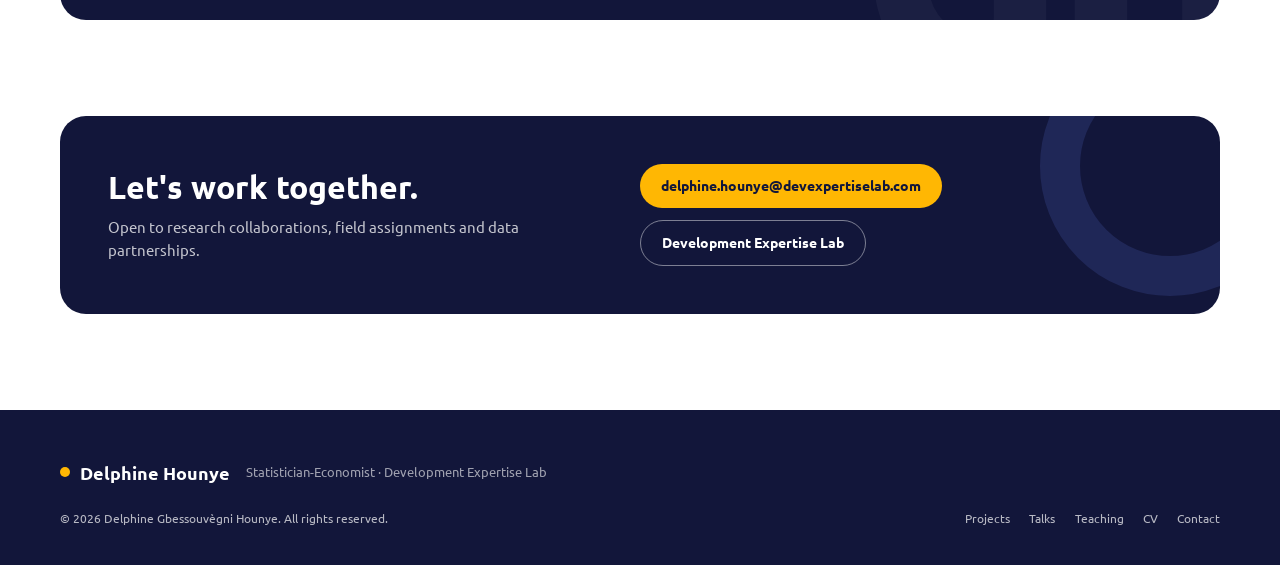
==== commit 48d5e9a3: "Add files via upload" ====
--- a/index.html
+++ b/index.html
@@ -3,15 +3,28 @@
 <head>
   <meta charset="UTF-8"/>
   <meta name="viewport" content="width=device-width, initial-scale=1.0"/>
-  <title>Delphine Hounye — Statistician-Economist</title>
-  <meta name="description" content="Delphine Gbessouvègni Hounye — Statistician-Economist, Research Analyst at Development Expertise Lab (DEL)."/>
+  <title>Delphine Hounye · Statistician-Economist</title>
+  <meta name="description" content="Delphine Gbessouvègni Hounye, Statistician-Economist and Research Analyst at Development Expertise Lab (DEL), Cotonou, Benin. Field surveys, econometrics and data dashboards for impact evaluation."/>
+  <meta property="og:type" content="website"/>
+  <meta property="og:site_name" content="Delphine Hounye"/>
+  <meta property="og:title" content="Delphine Hounye · Statistician-Economist"/>
+  <meta property="og:description" content="Statistician-Economist and Research Analyst at Development Expertise Lab (DEL), Cotonou, Benin. Field surveys, econometrics and data dashboards for impact evaluation."/>
+  <meta property="og:url" content="https://dhounye.github.io/"/>
+  <meta property="og:image" content="https://dhounye.github.io/profile.jpg"/>
+  <meta property="og:image:width" content="994"/>
+  <meta property="og:image:height" content="978"/>
+  <meta name="twitter:card" content="summary_large_image"/>
+  <meta name="twitter:title" content="Delphine Hounye · Statistician-Economist"/>
+  <meta name="twitter:description" content="Statistician-Economist and Research Analyst at Development Expertise Lab (DEL), Cotonou, Benin."/>
+  <meta name="twitter:image" content="https://dhounye.github.io/profile.jpg"/>
+  <link rel="canonical" href="https://dhounye.github.io/"/>
   <link rel="stylesheet" href="style.css"/>
 </head>
 <body>
 
 <nav>
   <div class="nav-inner">
-    <a href="index.html" class="nav-brand">Delphine <span>Hounye</span></a>
+    <a href="index.html" class="brand"><i></i>Delphine Hounye</a>
     <ul class="nav-links">
       <li><a href="index.html" class="active">Home</a></li>
       <li><a href="research.html">Projects</a></li>
@@ -19,109 +32,180 @@
       <li><a href="teaching.html">Teaching</a></li>
       <li><a href="cv.html">CV</a></li>
     </ul>
-    <div class="hamburger"><span></span><span></span><span></span></div>
+    <a href="mailto:delphine.hounye@devexpertiselab.com" class="nav-cta"><i></i>Contact</a>
+    <button class="hamburger" aria-label="Menu"><span></span><span></span><span></span></button>
   </div>
 </nav>
 
-<section class="hero">
-  <div class="hero-grid"></div>
+<!-- HERO -->
+<header class="hero">
+  <canvas id="nameParticles" data-word="DELPHINE"></canvas>
+  <div class="tag-field"></div>
+  <span class="dot" style="left:8%; top:18%"></span>
   <div class="hero-inner">
-    <div class="hero-text">
-      <div class="hero-tag">Development Expertise Lab · Cotonou, Benin</div>
-      <h1>Delphine<br><em>Gbessouvègni</em><br>Hounye</h1>
-
-      <p class="hero-title">
-        <strong>Statistician-Economist</strong> · Research Analyst · Development Expertise Lab (DEL)<br>
-        Cotonou, Benin
-      </p>
-
-      <p class="hero-desc">
-        I design and implement field surveys, manage data collection and cleaning, and run econometric
-        analyses in support of program evaluations and impact studies — with a focus on civilian protection,
-        health, education, and the use of artificial intelligence across Sub-Saharan Africa and South Asia.
-      </p>
+    <div>
+      <div class="who">Delphine Gbessouvègni Hounye · Statistician-Economist</div>
+      <h1>Turning field data into evidence that holds up.</h1>
+      <p>I design surveys, run and clean data collection across West Africa and beyond, and build the analyses and dashboards that keep a study honest, from the first questionnaire to the final report.</p>
       <div class="hero-actions">
-        <a href="research.html" class="btn btn-primary">
-          <svg width="14" height="14" viewBox="0 0 24 24" fill="none" stroke="currentColor" stroke-width="2"><path d="M14 2H6a2 2 0 0 0-2 2v16a2 2 0 0 0 2 2h12a2 2 0 0 0 2-2V8z"/><polyline points="14 2 14 8 20 8"/></svg>
-          View Projects
-        </a>
-        <a href="Delphine_Hounye_CV_EN.pdf" target="_blank" class="btn btn-outline">
-          <svg width="14" height="14" viewBox="0 0 24 24" fill="none" stroke="currentColor" stroke-width="2"><path d="M21 15v4a2 2 0 0 1-2 2H5a2 2 0 0 1-2-2v-4"/><polyline points="7 10 12 15 17 10"/><line x1="12" y1="15" x2="12" y2="3"/></svg>
-          Download CV
-        </a>
-      </div>
-      <div class="hero-links">
-        <a href="mailto:delphine.hounye@devexpertiselab.com" class="hero-link">
-          <svg viewBox="0 0 24 24" fill="none" stroke="currentColor" stroke-width="2"><path d="M4 4h16c1.1 0 2 .9 2 2v12c0 1.1-.9 2-2 2H4c-1.1 0-2-.9-2-2V6c0-1.1.9-2 2-2z"/><polyline points="22,6 12,13 2,6"/></svg>
-          delphine.hounye@devexpertiselab.com
-        </a>
-        <a href="http://www.linkedin.com/in/delphine-g-hounye" target="_blank" class="hero-link">
-          <svg viewBox="0 0 24 24" fill="none" stroke="currentColor" stroke-width="2"><path d="M16 8a6 6 0 0 1 6 6v7h-4v-7a2 2 0 0 0-2-2 2 2 0 0 0-2 2v7h-4v-7a6 6 0 0 1 6-6z"/><rect x="2" y="9" width="4" height="12"/><circle cx="4" cy="4" r="2"/></svg>
-          LinkedIn
-        </a>
-        <a href="https://github.com/dhounye" target="_blank" class="hero-link">
-          <svg viewBox="0 0 24 24" fill="none" stroke="currentColor" stroke-width="2"><path d="M9 19c-5 1.5-5-2.5-7-3m14 6v-3.87a3.37 3.37 0 0 0-.94-2.61c3.14-.35 6.44-1.54 6.44-7A5.44 5.44 0 0 0 20 4.77 5.07 5.07 0 0 0 19.91 1S18.73.65 16 2.48a13.38 13.38 0 0 0-7 0C6.27.65 5.09 1 5.09 1A5.07 5.07 0 0 0 5 4.77a5.44 5.44 0 0 0-1.5 3.78c0 5.42 3.3 6.61 6.44 7A3.37 3.37 0 0 0 9 18.13V22"/></svg>
-          GitHub
-        </a>
-      </div>
-    </div>
-    <div class="hero-photo-wrap">
-      <div class="hero-photo-circle">
-        <img src="profile.jpg" alt="Delphine Hounye"/>
-      </div>
-      <div class="hero-photo-deco"></div>
-    </div>
-  </div>
-</section>
-
-<!-- RESEARCH FOCUS -->
-<section>
-  <div class="section-inner">
-    <div class="section-label">Areas of Expertise</div>
-    <h2 class="section-title">Fields of <em>Work</em></h2>
-    <p class="section-sub">My work sits at the intersection of field data collection, econometric analysis, and visualization, in support of applied research and evaluation projects.</p>
-    <div class="focus-grid">
-      <div class="focus-card fade-up">
-        <div class="focus-num">01</div>
-        <div class="focus-icon"><svg width="16" height="16" viewBox="0 0 24 24" fill="none" stroke="currentColor" stroke-width="1.5"><path d="M9 11l3 3L22 4"/><path d="M21 12v7a2 2 0 0 1-2 2H5a2 2 0 0 1-2-2V5a2 2 0 0 1 2-2h11"/></svg></div>
-        <h3>Data Collection &amp; Quality</h3>
-        <p>Questionnaire programming (XLSForm, SurveyCTO, Survey Solutions, KoboCollect), high-frequency checks (HFC), back-checks, and cleaning of multi-country datasets.</p>
-      </div>
-      <div class="focus-card fade-up">
-        <div class="focus-num">02</div>
-        <div class="focus-icon"><svg width="16" height="16" viewBox="0 0 24 24" fill="none" stroke="currentColor" stroke-width="1.5"><path d="M21 10c0 7-9 13-9 13s-9-6-9-13a9 9 0 0 1 18 0z"/><circle cx="12" cy="10" r="3"/></svg></div>
-        <h3>Econometric Analysis</h3>
-        <p>Logit and OLS regressions, Oaxaca-Blinder decompositions, and sub-group analyses on administrative and survey datasets of more than 75,000 observations.</p>
-      </div>
-      <div class="focus-card fade-up">
-        <div class="focus-num">03</div>
-        <div class="focus-icon"><svg width="16" height="16" viewBox="0 0 24 24" fill="none" stroke="currentColor" stroke-width="1.5"><rect x="2" y="3" width="20" height="14" rx="2"/><path d="M8 21h8M12 17v4"/></svg></div>
-        <h3>Dashboards &amp; Visualization</h3>
-        <p>Development of dynamic dashboards in R Shiny and Excel for real-time monitoring of field agents — up to 30 agents and 3,600+ questionnaires.</p>
-      </div>
-      <div class="focus-card fade-up">
-        <div class="focus-num">04</div>
-        <div class="focus-icon"><svg width="16" height="16" viewBox="0 0 24 24" fill="none" stroke="currentColor" stroke-width="1.5"><polyline points="22 12 18 12 15 21 9 3 6 12 2 12"/></svg></div>
-        <h3>Applied Machine Learning</h3>
-        <p>Computer vision (YOLOv5, YOLOv8), time-series forecasting, and use of LLM-based conversational agents for applied research.</p>
+        <a href="research.html" class="btn btn-yellow">Explore my work</a>
+        <a href="Delphine_Hounye_CV_EN.pdf" target="_blank" class="btn btn-ghost">Download CV</a>
+      </div>
+    </div>
+    <div class="hero-photo">
+      <div class="ring"><img src="profile.jpg" alt="Delphine Hounye"/></div>
+      <span class="deco"></span><span class="deco2"></span>
+    </div>
+  </div>
+</header>
+
+<!-- WHAT I DO -->
+<section id="services">
+  <div class="wrap">
+    <div class="section-head reveal">
+      <h2>What I do</h2>
+      <p>Research analyst at Development Expertise Lab since 2025, working with universities, NGOs and statistics offices on studies that need reliable numbers.</p>
+    </div>
+    <div class="cards-4">
+      <div class="card-teal reveal">
+        <div class="ico"><svg viewBox="0 0 24 24" fill="none" stroke="currentColor" stroke-width="2.2"><path d="M9 11l3 3L22 4"/><path d="M21 12v7a2 2 0 0 1-2 2H5a2 2 0 0 1-2-2V5a2 2 0 0 1 2-2h11"/></svg></div>
+        <h3>Data collection and quality</h3>
+        <p>Questionnaire programming, high-frequency checks, back-checks and cleaning of multi-country datasets.</p>
+        <div class="tools"><span>XLSForm</span><span>SurveyCTO</span><span>KoboCollect</span><span>Survey Solutions</span></div>
+      </div>
+      <div class="card-teal reveal">
+        <div class="ico"><svg viewBox="0 0 24 24" fill="none" stroke="currentColor" stroke-width="2.2"><path d="M3 3v18h18"/><path d="M7 14l4-4 4 4 5-6"/></svg></div>
+        <h3>Econometric analysis</h3>
+        <p>Logit and OLS regressions, Oaxaca-Blinder decompositions and sub-group analyses on datasets of 75,000+ observations.</p>
+        <div class="tools"><span>Stata</span><span>Python</span><span>R</span><span>EViews</span></div>
+      </div>
+      <div class="card-teal reveal">
+        <div class="ico"><svg viewBox="0 0 24 24" fill="none" stroke="currentColor" stroke-width="2.2"><rect x="2" y="3" width="20" height="14" rx="2"/><path d="M8 21h8M12 17v4"/></svg></div>
+        <h3>Dashboards and field monitoring</h3>
+        <p>Real-time dashboards to follow up to 30 enumerators and 3,600+ questionnaires as they come in.</p>
+        <div class="tools"><span>R Shiny</span><span>Excel</span></div>
+      </div>
+      <div class="card-teal reveal">
+        <div class="ico"><svg viewBox="0 0 24 24" fill="none" stroke="currentColor" stroke-width="2.2"><circle cx="12" cy="12" r="3"/><path d="M12 2v3M12 19v3M2 12h3M19 12h3M5 5l2 2M17 17l2 2M5 19l2-2M17 7l2-2"/></svg></div>
+        <h3>Applied machine learning</h3>
+        <p>Computer vision, time-series forecasting and LLM-based tools, applied to policy questions and taught to students.</p>
+        <div class="tools"><span>YOLOv5 / v8</span><span>Time series</span><span>LLM chatbots</span></div>
+      </div>
+    </div>
+  </div>
+</section>
+
+<!-- SELECTED WORK -->
+<section id="work" style="padding-top:0">
+  <div class="wrap">
+    <div class="section-head wide reveal">
+      <div class="right">
+        <h2>Check out my latest work.</h2>
+        <a href="research.html" class="link-more">View all projects</a>
+      </div>
+    </div>
+    <div class="work-grid">
+      <a href="research.html" class="work-card big reveal">
+        <div class="bg"><span>AI</span></div>
+        <div class="chips"><span>Impact study</span><span class="y">Ongoing</span></div>
+        <h3>How students use AI: a three-phase impact study in Benin</h3>
+        <p class="desc">Baseline, implementation and endline for Paris School of Economics, London Business School and the RAMD Fund. Real-time R Shiny dashboard for 30 enumerators and 3,600+ questionnaires; statistical visa obtained from INStaD.</p>
+        <div class="meta">Paris School of Economics · London Business School · since March 2026</div>
+      </a>
+      <a href="research.html" class="work-card reveal">
+        <div class="bg"><span>RTS</span></div>
+        <div class="chips"><span>Health</span><span class="y">Ongoing</span></div>
+        <h3>Nutrition supplementation and malaria vaccination in Benin</h3>
+        <div class="meta">Princeton University · since May 2026</div>
+      </a>
+      <a href="research.html" class="work-card reveal">
+        <div class="bg"><span>BT</span></div>
+        <div class="chips"><span>Civilian protection</span></div>
+        <h3>Community protection in the Benin-Togo border areas</h3>
+        <div class="meta">Center for Civilians in Conflict · 2025–2026</div>
+      </a>
+      <a href="research.html" class="work-card reveal">
+        <div class="bg"><span>CRVS</span></div>
+        <div class="chips"><span>Gender</span></div>
+        <h3>Gender gaps in birth and death registration in Bhutan</h3>
+        <div class="meta">National Statistics Bureau of Bhutan · 2025–2026</div>
+      </a>
+      <a href="research.html" class="work-card reveal">
+        <div class="bg"><span>NL</span></div>
+        <div class="chips"><span>Satellite data</span></div>
+        <h3>Night lights and peacekeeping in Sierra Leone, Côte d'Ivoire and Liberia</h3>
+        <div class="meta">DEL internal research · 2025</div>
+      </a>
+    </div>
+  </div>
+</section>
+
+<!-- NUMBERS -->
+<section style="padding-top:0">
+  <div class="wrap">
+    <div class="stats">
+      <div class="stat reveal"><div class="n"><span data-count="75659">0</span><small>+</small></div><div class="l">administrative records analysed in a single study (CRVS Bhutan)</div></div>
+      <div class="stat reveal"><div class="n"><span data-count="3600">0</span><small>+</small></div><div class="l">questionnaires monitored in real time with a dashboard I built</div></div>
+      <div class="stat reveal"><div class="n"><span data-count="30">0</span></div><div class="l">enumerators recruited, trained and supervised on one study</div></div>
+      <div class="stat reveal"><div class="n"><span data-count="120">0</span><small>/yr</small></div><div class="l">participants co-trained each summer at the Benin Excellence AI Summer School</div></div>
+    </div>
+  </div>
+</section>
+
+<!-- INSTITUTIONS -->
+<div class="marquee reveal">
+  <div class="marquee-track">
+    <span>Princeton University</span><span>Paris School of Economics</span><span>London Business School</span><span>Center for Civilians in Conflict</span><span>National Statistics Bureau of Bhutan</span><span>USAID / Palladium</span><span>African School of Economics</span><span>Development Expertise Lab</span><span>Inawa Institute</span><span>J-PAL / MITx</span><span>World Bank DIME</span><span>PRIO</span>
+    <span>Princeton University</span><span>Paris School of Economics</span><span>London Business School</span><span>Center for Civilians in Conflict</span><span>National Statistics Bureau of Bhutan</span><span>USAID / Palladium</span><span>African School of Economics</span><span>Development Expertise Lab</span><span>Inawa Institute</span><span>J-PAL / MITx</span><span>World Bank DIME</span><span>PRIO</span>
+  </div>
+</div>
+
+<!-- ABOUT -->
+<section id="about">
+  <div class="wrap">
+    <div class="about-card reveal">
+      <img src="profile.jpg" alt="Delphine Hounye"/>
+      <div>
+        <h2>About <b>Delphine</b></h2>
+        <p>I trained in mathematics, economics and statistics at the African School of Economics and joined Development Expertise Lab in 2025 after a year at Inawa Institute. My work covers the whole life of a study: writing the questionnaire, training the field team, checking every batch of data as it arrives, then running the analysis and writing it up.</p>
+        <p>Outside project work I teach Python and Stata, at the AI Club CAEB in Porto-Novo and each summer at the Benin Excellence AI Summer School, and I am currently following the MITx / J-PAL MicroMasters in randomized evaluations and the BREAD-IGC course in political economy.</p>
+        <div class="langs">
+          <div><b>Sêtô</b>native</div><div><b>French</b>native</div><div><b>English</b>fluent</div>
+        </div>
+        <div class="row">
+          <a href="cv.html" class="btn btn-yellow">Read the full CV</a>
+          <a href="http://www.linkedin.com/in/delphine-g-hounye" target="_blank" class="btn btn-ghost">LinkedIn</a>
+          <a href="https://github.com/dhounye" target="_blank" class="btn btn-ghost">GitHub</a>
+        </div>
       </div>
     </div>
   </div>
 </section>
 
 <!-- CONTACT -->
-<div class="contact-strip">
-  <h2>Get in Touch</h2>
-  <p>Open to research collaborations, field assignments, and conversations about program evaluation.</p>
-  <div class="contact-links">
-    <a href="https://www.devexpertiselab.com" target="_blank" class="contact-link primary">Development Expertise Lab</a>
-    <a href="http://www.linkedin.com/in/delphine-g-hounye" target="_blank" class="contact-link">LinkedIn</a>
-    <a href="https://github.com/dhounye" target="_blank" class="contact-link">GitHub</a>
-    <a href="mailto:delphine.hounye@devexpertiselab.com" class="contact-link">delphine.hounye@devexpertiselab.com</a>
-  </div>
-</div>
-
-<footer>© 2026 Delphine Gbessouvègni Hounye · Development Expertise Lab</footer>
+<section style="padding-top:0">
+  <div class="wrap">
+    <div class="cta reveal">
+      <div>
+        <h2>Let's work together.</h2>
+        <p>Open to research collaborations, field assignments and data partnerships.</p>
+      </div>
+      <div class="row">
+        <a href="mailto:delphine.hounye@devexpertiselab.com" class="btn btn-yellow">delphine.hounye@devexpertiselab.com</a>
+        <a href="https://www.devexpertiselab.com" target="_blank" class="btn btn-ghost">Development Expertise Lab</a>
+      </div>
+    </div>
+  </div>
+</section>
+
+<footer>
+  <div class="foot-name"><i></i>Delphine Hounye <small>Statistician-Economist · Development Expertise Lab</small></div>
+  <div class="foot-top">
+    <span>© 2026 Delphine Gbessouvègni Hounye. All rights reserved.</span>
+    <div class="links"><a href="research.html">Projects</a><a href="talks.html">Talks</a><a href="teaching.html">Teaching</a><a href="cv.html">CV</a><a href="mailto:delphine.hounye@devexpertiselab.com">Contact</a></div>
+  </div>
+
+</footer>
 <script src="main.js"></script>
 </body>
 </html>
--- a/style.css
+++ b/style.css
@@ -1,816 +1,285 @@
-@import url('https://fonts.googleapis.com/css2?family=Cormorant+Garant:ital,wght@0,300;0,400;0,500;0,600;0,700;1,300;1,400;1,600&family=Outfit:wght@300;400;500;600&display=swap');
+@import url('https://fonts.googleapis.com/css2?family=Ubuntu:ital,wght@0,300;0,400;0,500;0,700;1,400&display=swap');
 
 :root {
-  --navy: #0d1b2a;
-  --navy-mid: #1a2e44;
-  --navy-light: #243b55;
-  --gold: #c8973a;
-  --gold-light: #e0b86a;
-  --ivory: #f8f4ee;
-  --ivory-dark: #ede8df;
-  --text: #1a1a2e;
-  --text-muted: #5a6070;
+  --deep: #12163a;
+  --deep-2: #0d1230;
+  --teal: #2b3a8f;
+  --teal-2: #1f2c72;
+  --bright: #6f86ff;
+  --bright-2: #a3b3ff;
+  --yellow: #ffb703;
+  --yellow-2: #ffc733;
+  --pale: #eef0fb;
   --white: #ffffff;
-  --border: rgba(200, 151, 58, 0.2);
-  --transition: 0.3s cubic-bezier(0.4, 0, 0.2, 1);
+  --text: #16282c;
+  --muted: #5e7378;
+  --line: rgba(13, 95, 107, 0.14);
+  --radius: 18px;
+  --ease: cubic-bezier(0.22, 1, 0.36, 1);
 }
 
 *, *::before, *::after { box-sizing: border-box; margin: 0; padding: 0; }
 html { scroll-behavior: smooth; }
 body {
-  font-family: 'Outfit', sans-serif;
-  font-weight: 300;
-  background: var(--ivory);
+  font-family: 'Ubuntu', system-ui, -apple-system, "Segoe UI", Roboto, sans-serif;
+  font-weight: 400;
   color: var(--text);
-  line-height: 1.7;
+  background: var(--white);
+  line-height: 1.6;
   overflow-x: hidden;
-}
-
-/* ── NAVIGATION ── */
+  -webkit-font-smoothing: antialiased;
+}
+a { color: inherit; text-decoration: none; }
+img { max-width: 100%; display: block; }
+:focus-visible { outline: 3px solid var(--yellow); outline-offset: 3px; }
+
+/* ── NAV ── */
 nav {
-  position: fixed;
-  top: 0; left: 0; right: 0;
-  z-index: 100;
-  background: rgba(13, 27, 42, 0.96);
-  backdrop-filter: blur(12px);
-  border-bottom: 1px solid rgba(200, 151, 58, 0.15);
-  padding: 0 2rem;
+  position: sticky; top: 0; z-index: 100;
+  background: rgba(255,255,255,0.92);
+  backdrop-filter: blur(10px);
+  border-bottom: 1px solid var(--line);
 }
 .nav-inner {
-  max-width: 1200px;
-  margin: 0 auto;
-  display: flex;
-  align-items: center;
-  justify-content: space-between;
-  height: 64px;
-}
-.nav-brand {
-  font-family: 'Cormorant Garant', serif;
-  font-size: 1.25rem;
-  font-weight: 600;
-  color: var(--white);
-  text-decoration: none;
-  letter-spacing: 0.02em;
-}
-.nav-brand span { color: var(--gold); }
-.nav-links {
-  display: flex;
-  gap: 2rem;
-  list-style: none;
-}
-.nav-links a {
-  color: rgba(255,255,255,0.75);
-  text-decoration: none;
-  font-size: 0.82rem;
-  font-weight: 400;
-  letter-spacing: 0.08em;
-  text-transform: uppercase;
-  transition: color var(--transition);
-  position: relative;
-  padding-bottom: 2px;
-}
-.nav-links a::after {
-  content: '';
-  position: absolute;
-  bottom: -2px; left: 0; right: 100%;
-  height: 1px;
-  background: var(--gold);
-  transition: right var(--transition);
-}
-.nav-links a:hover, .nav-links a.active { color: var(--gold); }
-.nav-links a:hover::after, .nav-links a.active::after { right: 0; }
-.hamburger {
-  display: none;
-  flex-direction: column;
-  gap: 5px;
-  cursor: pointer;
-  padding: 4px;
-}
-.hamburger span { display: block; width: 24px; height: 2px; background: var(--white); transition: var(--transition); }
+  max-width: 1200px; margin: 0 auto; padding: 0 1.5rem;
+  height: 66px; display: flex; align-items: center; justify-content: space-between; gap: 1rem;
+}
+.brand { font-weight: 700; color: var(--teal); font-size: 1.05rem; letter-spacing: -0.01em; display: flex; align-items: center; gap: 0.5rem; }
+.brand i { width: 10px; height: 10px; border-radius: 50%; background: var(--yellow); display: inline-block; }
+.nav-links { display: flex; gap: 1.6rem; list-style: none; }
+.nav-links a { font-size: 0.85rem; font-weight: 500; color: var(--text); padding: 0.35rem 0; border-bottom: 2px solid transparent; transition: color 0.2s, border-color 0.2s; }
+.nav-links a:hover, .nav-links a.active { color: var(--bright); border-bottom-color: var(--bright); }
+.nav-cta { display: inline-flex; align-items: center; gap: 0.45rem; background: var(--yellow); color: var(--deep); font-weight: 700; font-size: 0.8rem; padding: 0.55rem 1.05rem; border-radius: 999px; transition: transform 0.2s var(--ease), background 0.2s; }
+.nav-cta:hover { background: var(--yellow-2); transform: translateY(-1px); }
+.nav-cta i { width: 7px; height: 7px; border-radius: 50%; background: var(--deep); display: inline-block; }
+.hamburger { display: none; width: 40px; height: 40px; border: 0; background: transparent; cursor: pointer; flex-direction: column; justify-content: center; gap: 5px; }
+.hamburger span { display: block; height: 2px; width: 22px; background: var(--teal); margin: 0 auto; border-radius: 2px; }
 
 /* ── HERO ── */
 .hero {
-  min-height: 100vh;
-  background: var(--navy);
-  display: flex;
-  align-items: center;
-  position: relative;
-  overflow: hidden;
-}
-.hero::before {
-  content: '';
-  position: absolute;
-  inset: 0;
-  background: radial-gradient(ellipse 60% 80% at 70% 50%, rgba(200,151,58,0.06) 0%, transparent 70%),
-              radial-gradient(ellipse 40% 60% at 20% 80%, rgba(36,59,85,0.8) 0%, transparent 60%);
-}
-.hero-grid {
-  position: absolute; inset: 0;
-  background-image: linear-gradient(rgba(200,151,58,0.04) 1px, transparent 1px),
-                    linear-gradient(90deg, rgba(200,151,58,0.04) 1px, transparent 1px);
+  position: relative; min-height: calc(100vh - 66px); display: flex; align-items: center; justify-content: center;
+  background-image: linear-gradient(rgba(255,183,3,0.05) 1px, transparent 1px), linear-gradient(90deg, rgba(255,183,3,0.05) 1px, transparent 1px);
   background-size: 60px 60px;
-}
-.hero-inner {
-  position: relative;
-  max-width: 1200px;
-  margin: 0 auto;
-  padding: 120px 2rem 80px;
-  display: grid;
-  grid-template-columns: 1fr 340px;
-  gap: 5rem;
-  align-items: center;
-  width: 100%;
-}
-.hero-tag {
-  display: inline-flex;
-  align-items: center;
-  gap: 8px;
-  background: rgba(200,151,58,0.12);
-  border: 1px solid rgba(200,151,58,0.25);
-  color: var(--gold-light);
-  font-size: 0.72rem;
-  font-weight: 500;
-  letter-spacing: 0.12em;
-  text-transform: uppercase;
-  padding: 6px 14px;
-  border-radius: 2px;
-  margin-bottom: 1.5rem;
-}
-.hero-tag::before {
-  content: '';
-  width: 6px; height: 6px;
-  background: var(--gold);
-  border-radius: 50%;
-  animation: pulse 2s ease-in-out infinite;
-}
-@keyframes pulse {
-  0%, 100% { opacity: 1; transform: scale(1); }
-  50% { opacity: 0.5; transform: scale(0.8); }
-}
-.hero h1 {
-  font-family: 'Cormorant Garant', serif;
-  font-size: clamp(2.8rem, 5vw, 4.5rem);
-  font-weight: 600;
-  color: var(--white);
-  line-height: 1.08;
-  letter-spacing: -0.01em;
-  margin-bottom: 1rem;
-}
-.hero h1 em { font-style: italic; color: var(--gold-light); }
-.hero-title {
-  font-size: 0.9rem;
-  font-weight: 400;
-  color: rgba(255,255,255,0.6);
-  letter-spacing: 0.03em;
-  margin-bottom: 1.8rem;
-  line-height: 1.5;
-}
-.hero-title strong { color: rgba(255,255,255,0.85); font-weight: 500; }
-.hero-desc {
-  font-size: 1rem;
-  color: rgba(255,255,255,0.65);
-  max-width: 520px;
-  margin-bottom: 2.5rem;
-  line-height: 1.8;
-}
-.hero-actions { display: flex; gap: 1rem; flex-wrap: wrap; }
-
-/* ── CIRCLE PHOTO ── */
-.hero-photo-wrap { position: relative; display: flex; justify-content: center; align-items: center; }
-.hero-photo-circle {
-  width: 300px;
-  height: 300px;
-  border-radius: 50%;
-  overflow: hidden;
-  border: 4px solid var(--gold);
-  box-shadow: 0 0 0 8px rgba(200,151,58,0.12), 0 20px 60px rgba(0,0,0,0.4);
-  position: relative;
-}
-.hero-photo-circle img {
-  width: 100%;
-  height: 100%;
-  object-fit: cover;
-  object-position: top center;
-  display: block;
-}
-.hero-photo-deco {
-  position: absolute;
-  bottom: -20px; right: -20px;
-  width: 80px; height: 80px;
-  border: 2px solid rgba(200,151,58,0.3);
-  border-radius: 50%;
-  z-index: 0;
-}
-
-/* ── BUTTONS ── */
-.btn {
-  display: inline-flex;
-  align-items: center;
-  gap: 8px;
-  padding: 12px 24px;
-  font-family: 'Outfit', sans-serif;
-  font-size: 0.82rem;
-  font-weight: 500;
-  letter-spacing: 0.06em;
-  text-transform: uppercase;
-  text-decoration: none;
-  border-radius: 2px;
-  transition: all var(--transition);
-  cursor: pointer;
-  border: none;
-}
-.btn-primary { background: var(--gold); color: var(--navy); }
-.btn-primary:hover { background: var(--gold-light); transform: translateY(-2px); box-shadow: 0 8px 24px rgba(200,151,58,0.3); }
-.btn-outline { background: transparent; color: rgba(255,255,255,0.8); border: 1px solid rgba(255,255,255,0.25); }
-.btn-outline:hover { border-color: var(--gold); color: var(--gold); transform: translateY(-2px); }
-
-.hero-links { display: flex; gap: 1rem; margin-top: 1.5rem; flex-wrap: wrap; }
-.hero-link {
-  display: flex; align-items: center; gap: 6px;
-  color: rgba(255,255,255,0.5);
-  text-decoration: none;
-  font-size: 0.78rem;
-  letter-spacing: 0.04em;
-  transition: color var(--transition);
-}
-.hero-link:hover { color: var(--gold-light); }
-.hero-link svg { width: 14px; height: 14px; }
-
-/* ── SECTION BASE ── */
-section { padding: 90px 2rem; }
-.section-inner { max-width: 1200px; margin: 0 auto; }
-.section-label {
-  display: flex; align-items: center; gap: 12px;
-  font-size: 0.7rem; font-weight: 600; letter-spacing: 0.15em;
-  text-transform: uppercase; color: var(--gold); margin-bottom: 1rem;
-}
-.section-label::after { content: ''; flex: 1; height: 1px; background: var(--border); max-width: 60px; }
-.section-title {
-  font-family: 'Cormorant Garant', serif;
-  font-size: clamp(2rem, 3.5vw, 3rem);
-  font-weight: 600; color: var(--text); line-height: 1.15; margin-bottom: 0.5rem;
-}
-.section-title em { font-style: italic; color: var(--gold); }
-.section-sub { font-size: 0.95rem; color: var(--text-muted); max-width: 580px; margin-bottom: 3.5rem; }
-
-/* ── RESEARCH FOCUS CARDS ── */
-.focus-grid {
-  display: grid; grid-template-columns: repeat(auto-fit, minmax(260px, 1fr));
-  gap: 1.5px; background: var(--border); border: 1px solid var(--border);
-}
-.focus-card { background: var(--ivory); padding: 2.2rem; transition: background var(--transition); position: relative; }
-.focus-card:hover { background: var(--white); }
-.focus-num { font-family: 'Cormorant Garant', serif; font-size: 3rem; font-weight: 300; color: var(--border); line-height: 1; margin-bottom: 1rem; }
-.focus-card h3 { font-family: 'Cormorant Garant', serif; font-size: 1.3rem; font-weight: 600; color: var(--text); margin-bottom: 0.75rem; line-height: 1.3; }
-.focus-card p { font-size: 0.875rem; color: var(--text-muted); line-height: 1.7; }
-.focus-card .focus-icon { position: absolute; top: 2rem; right: 2rem; width: 36px; height: 36px; border: 1px solid var(--border); border-radius: 50%; display: flex; align-items: center; justify-content: center; color: var(--gold); }
-
-/* ── PAPERS SECTION ── */
-.papers-section { background: var(--navy-mid); }
-.papers-section .section-title { color: var(--white); }
-.papers-section .section-sub { color: rgba(255,255,255,0.65); }
-
-.paper-list { display: flex; flex-direction: column; gap: 0; border: 1px solid rgba(200,151,58,0.2); }
-.paper-item {
-  padding: 2rem 2.5rem;
-  border-bottom: 1px solid rgba(200,151,58,0.1);
-  display: grid;
-  grid-template-columns: 110px 1fr auto;
-  gap: 2rem;
-  align-items: start;
-  transition: background var(--transition);
-}
-.paper-item:last-child { border-bottom: none; }
-.paper-item:hover { background: rgba(200,151,58,0.06); }
-
-.paper-year {
-  font-family: 'Cormorant Garant', serif;
-  font-size: 0.85rem; font-weight: 500;
-  color: var(--gold-light);
-  letter-spacing: 0.05em; padding-top: 3px; white-space: nowrap;
-}
-
-/* FIXED: readable text on dark background */
-.paper-content h3 {
-  font-family: 'Cormorant Garant', serif;
-  font-size: 1.2rem; font-weight: 600;
-  color: #ffffff;
-  line-height: 1.3; margin-bottom: 0.5rem;
-}
-.paper-content h3 a {
-  color: #ffffff;
-  text-decoration: none;
-  border-bottom: 1px solid rgba(200,151,58,0.4);
-  transition: border-color var(--transition), color var(--transition);
-}
-.paper-content h3 a:hover { color: var(--gold-light); border-color: var(--gold); }
-
-.paper-content p {
-  font-size: 0.875rem;
-  color: rgba(255,255,255,0.75);
-  line-height: 1.7;
-}
-.paper-content p em { color: rgba(255,255,255,0.55); font-style: italic; }
-
-.paper-link {
-  display: inline-flex; align-items: center; gap: 5px;
-  margin-top: 0.6rem;
-  font-size: 0.75rem; font-weight: 500;
-  letter-spacing: 0.05em; text-transform: uppercase;
-  color: var(--gold); text-decoration: none;
-  border: 1px solid rgba(200,151,58,0.3);
-  padding: 3px 10px; border-radius: 2px;
-  transition: all var(--transition);
-}
-.paper-link:hover { background: var(--gold); color: var(--navy); }
-
-.paper-tag {
-  display: inline-block; padding: 3px 10px;
-  font-size: 0.68rem; font-weight: 500;
-  letter-spacing: 0.08em; text-transform: uppercase;
-  border: 1px solid rgba(200,151,58,0.3); color: var(--gold);
-  border-radius: 2px; white-space: nowrap; margin-top: 3px;
-}
-
-/* data badge */
-.data-badge {
-  display: inline-flex; align-items: center; gap: 4px;
-  background: rgba(255,255,255,0.07);
-  border: 1px solid rgba(255,255,255,0.12);
-  color: rgba(255,255,255,0.7);
-  font-size: 0.7rem; padding: 2px 8px; border-radius: 2px;
-  margin: 2px 2px 0 0; cursor: default;
-  transition: background var(--transition);
-}
-.data-badge:hover { background: rgba(200,151,58,0.15); color: var(--gold-light); }
-.data-badges { display: flex; flex-wrap: wrap; gap: 4px; margin-top: 0.5rem; }
-
-/* ── TIMELINE ── */
-.timeline { position: relative; padding-left: 2rem; }
-.timeline::before { content: ''; position: absolute; left: 0; top: 8px; bottom: 0; width: 1px; background: linear-gradient(to bottom, var(--gold), transparent); }
-.timeline-item { position: relative; margin-bottom: 3rem; }
-.timeline-item::before { content: ''; position: absolute; left: -2rem; top: 8px; width: 9px; height: 9px; border-radius: 50%; background: var(--gold); border: 2px solid var(--ivory); transform: translateX(-4px); }
-.timeline-period { font-size: 0.75rem; font-weight: 500; letter-spacing: 0.08em; text-transform: uppercase; color: var(--gold); margin-bottom: 0.4rem; }
-.timeline-item h3 { font-family: 'Cormorant Garant', serif; font-size: 1.35rem; font-weight: 600; color: var(--text); margin-bottom: 0.2rem; }
-.timeline-item h4 { font-size: 0.85rem; font-weight: 400; color: var(--text-muted); margin-bottom: 1rem; }
-.timeline-item ul { list-style: none; display: flex; flex-direction: column; gap: 0.5rem; }
-.timeline-item ul li { font-size: 0.875rem; color: var(--text-muted); padding-left: 1.2rem; position: relative; line-height: 1.6; }
-.timeline-item ul li::before { content: '—'; position: absolute; left: 0; color: var(--gold); font-size: 0.7rem; top: 4px; }
-
-/* ── EDUCATION ── */
-.edu-section { background: var(--navy-mid); }
-.edu-section .section-title { color: var(--white); }
-.edu-section .section-sub { color: rgba(255,255,255,0.65); }
-.edu-section .section-label { color: var(--gold); }
-.edu-grid { display: grid; grid-template-columns: repeat(auto-fit, minmax(300px, 1fr)); gap: 1.5px; background: rgba(200,151,58,0.1); }
-.edu-card { background: rgba(255,255,255,0.05); padding: 2.5rem; transition: background var(--transition); }
-.edu-card:hover { background: rgba(255,255,255,0.08); }
-.edu-degree { font-family: 'Cormorant Garant', serif; font-size: 1.3rem; font-weight: 600; color: var(--white); margin-bottom: 0.3rem; line-height: 1.3; }
-.edu-school { font-size: 0.85rem; color: var(--gold); margin-bottom: 0.3rem; font-weight: 500; }
-.edu-period { font-size: 0.78rem; color: rgba(255,255,255,0.45); letter-spacing: 0.05em; margin-bottom: 1rem; }
-.edu-gpa { display: inline-flex; align-items: center; gap: 6px; background: rgba(200,151,58,0.12); border: 1px solid rgba(200,151,58,0.2); color: var(--gold-light); font-size: 0.75rem; font-weight: 500; padding: 4px 10px; border-radius: 2px; margin-bottom: 1rem; }
-.edu-thesis { font-size: 0.82rem; color: rgba(255,255,255,0.5); font-style: italic; line-height: 1.6; }
-
-/* ── SKILLS ── */
-.skills-grid { display: grid; grid-template-columns: repeat(auto-fit, minmax(220px, 1fr)); gap: 1.5rem; }
-.skill-group { padding: 1.8rem; border: 1px solid var(--border); background: var(--white); transition: border-color var(--transition), transform var(--transition); }
-.skill-group:hover { border-color: rgba(200,151,58,0.5); transform: translateY(-3px); }
-.skill-group-label { font-size: 0.7rem; font-weight: 600; letter-spacing: 0.12em; text-transform: uppercase; color: var(--gold); margin-bottom: 1rem; padding-bottom: 0.75rem; border-bottom: 1px solid var(--border); }
-.skill-tags { display: flex; flex-wrap: wrap; gap: 6px; }
-.skill-tag { font-size: 0.78rem; padding: 4px 10px; background: var(--ivory-dark); color: var(--text); border-radius: 2px; }
-
-/* ── AWARDS ── */
-.awards-row { display: flex; flex-direction: column; gap: 1px; background: var(--border); }
-.award-item { display: flex; align-items: center; gap: 1.5rem; padding: 1.4rem 2rem; background: var(--ivory); transition: background var(--transition); }
-.award-item:hover { background: var(--white); }
-.award-year { font-family: 'Cormorant Garant', serif; font-size: 0.9rem; font-weight: 500; color: var(--gold); min-width: 90px; }
-.award-name { font-size: 0.9rem; color: var(--text); font-weight: 400; }
-
-/* ── CONTACT STRIP ── */
-.contact-strip { background: var(--navy); padding: 70px 2rem; text-align: center; }
-.contact-strip h2 { font-family: 'Cormorant Garant', serif; font-size: 2.5rem; font-weight: 600; color: var(--white); margin-bottom: 0.5rem; }
-.contact-strip p { color: rgba(255,255,255,0.55); margin-bottom: 2rem; font-size: 0.95rem; }
-.contact-links { display: flex; justify-content: center; gap: 1rem; flex-wrap: wrap; }
-.contact-link {
-  display: flex; align-items: center; gap: 8px;
-  padding: 10px 20px;
-  border: 1px solid rgba(200,151,58,0.25);
-  color: rgba(255,255,255,0.75);
-  text-decoration: none; font-size: 0.82rem;
-  letter-spacing: 0.04em;
-  transition: all var(--transition); border-radius: 2px;
-}
-.contact-link:hover { border-color: var(--gold); color: var(--gold); }
-.contact-link.primary { background: var(--gold); color: var(--navy); border-color: var(--gold); font-weight: 500; }
-.contact-link.primary:hover { background: var(--gold-light); }
+  background: radial-gradient(ellipse 55% 70% at 50% 100%, rgba(111,134,255,0.42) 0%, rgba(111,134,255,0.08) 45%, transparent 70%), var(--deep);
+  overflow: hidden; color: var(--white); text-align: center; padding: 6rem 1.5rem;
+}
+.hero canvas { position: absolute; inset: 0; width: 100%; height: 100%; pointer-events: none; }
+.hero-inner { position: relative; z-index: 2; max-width: 1160px; width: 100%; display: grid; grid-template-columns: 1.15fr 360px; gap: 4rem; align-items: center; text-align: left; }
+.hero-photo { position: relative; justify-self: center; }
+.hero-photo .ring { width: 320px; height: 320px; border-radius: 50%; overflow: hidden; border: 4px solid var(--yellow); box-shadow: 0 0 0 10px rgba(255,183,3,0.12), 0 28px 70px rgba(0,0,0,0.45); }
+.hero-photo .ring img { width: 100%; height: 100%; object-fit: cover; object-position: top center; }
+.hero-photo .deco { position: absolute; right: -22px; bottom: -22px; width: 84px; height: 84px; border-radius: 50%; border: 2px solid rgba(255,183,3,0.45); }
+.hero-photo .deco2 { position: absolute; left: -26px; top: -14px; width: 46px; height: 46px; border-radius: 50%; background: var(--yellow); opacity: 0.9; }
+.hero h1 { font-size: clamp(2.2rem, 5.6vw, 4.2rem); font-weight: 700; line-height: 1.08; letter-spacing: -0.02em; text-shadow: 0 2px 30px rgba(0,0,0,0.35); }
+.hero p { margin: 1.4rem 0 0; max-width: 560px; font-size: 0.98rem; line-height: 1.6; color: rgba(255,255,255,0.86); }
+.hero .who { font-size: 0.85rem; font-weight: 500; letter-spacing: 0.04em; color: var(--bright-2); margin-bottom: 1.1rem; }
+.btn { display: inline-flex; align-items: center; gap: 0.5rem; border-radius: 999px; padding: 0.7rem 1.3rem; font-weight: 700; font-size: 0.85rem; transition: transform 0.25s var(--ease), background 0.2s, box-shadow 0.25s; cursor: pointer; border: 0; }
+.btn-yellow { background: var(--yellow); color: var(--deep); }
+.btn-yellow:hover { background: var(--yellow-2); transform: translateY(-2px); box-shadow: 0 10px 24px rgba(255,183,3,0.25); }
+.btn-ghost { background: transparent; color: var(--white); border: 1.5px solid rgba(255,255,255,0.45); }
+.btn-ghost:hover { border-color: var(--white); transform: translateY(-2px); }
+.btn-teal { background: var(--teal); color: var(--white); }
+.btn-teal:hover { background: var(--teal-2); transform: translateY(-2px); }
+.btn-light { background: var(--pale); color: var(--teal); }
+.btn-light:hover { background: #d8ecee; transform: translateY(-2px); }
+.hero-actions { display: flex; gap: 0.8rem; justify-content: flex-start; flex-wrap: wrap; margin-top: 2rem; }
+.hero .dot { position: absolute; width: 9px; height: 9px; border-radius: 50%; background: var(--yellow); z-index: 2; }
+
+/* floating keyword tags */
+.tag-field { position: absolute; inset: 0; z-index: 1; pointer-events: none; }
+.tag { position: absolute; padding: 0.3rem 0.7rem; border-radius: 999px; font-size: 0.7rem; font-weight: 500; color: var(--white);
+  background: rgba(111,134,255,0.18); border: 1px solid rgba(163,179,255,0.45); white-space: nowrap; opacity: 0;
+  animation: drift var(--dur, 22s) linear infinite; animation-delay: var(--delay, 0s); }
+.tag.solid { background: var(--bright); border-color: var(--bright); color: var(--deep); font-weight: 700; }
+@keyframes drift {
+  0% { transform: translate(0, 0) rotate(var(--rot, -4deg)); opacity: 0; }
+  8% { opacity: 0.9; }
+  92% { opacity: 0.9; }
+  100% { transform: translate(var(--dx, 60px), var(--dy, -220px)) rotate(var(--rot, -4deg)); opacity: 0; }
+}
+
+/* ── SECTIONS ── */
+section { padding: 6rem 1.5rem; }
+.wrap { max-width: 1160px; margin: 0 auto; }
+.wrap-narrow { max-width: 860px; margin: 0 auto; }
+.section-head { margin-bottom: 2.6rem; max-width: 720px; }
+.section-head.wide { max-width: none; }
+.section-head h2 { font-size: clamp(1.7rem, 3.4vw, 2.5rem); font-weight: 700; color: var(--deep); line-height: 1.15; letter-spacing: -0.015em; }
+.section-head h2 b { color: var(--bright); font-weight: 700; }
+.section-head p { color: var(--muted); margin-top: 0.8rem; font-size: 0.98rem; max-width: 60ch; }
+.section-head .right { display: flex; justify-content: space-between; align-items: flex-end; gap: 2rem; }
+.link-more { color: var(--bright); font-weight: 700; font-size: 0.9rem; white-space: nowrap; }
+.link-more:hover { text-decoration: underline; }
+
+/* service cards */
+.cards-4 { display: grid; grid-template-columns: repeat(4, 1fr); gap: 1.1rem; }
+.card-teal {
+  position: relative; overflow: hidden; border-radius: var(--radius); padding: 1.7rem 1.5rem 1.6rem;
+  background: linear-gradient(160deg, var(--teal) 0%, var(--deep-2) 100%); color: var(--white);
+  transition: transform 0.35s var(--ease), box-shadow 0.35s;
+}
+.card-teal::after { content: ''; position: absolute; right: -40px; bottom: -60px; width: 170px; height: 170px; border-radius: 50%; border: 26px solid rgba(255,255,255,0.05); }
+.card-teal:hover { transform: translateY(-6px); box-shadow: 0 22px 40px rgba(6,42,48,0.28); }
+.card-teal .ico { width: 34px; height: 34px; border-radius: 9px; background: var(--yellow); display: grid; place-items: center; color: var(--deep); margin-bottom: 1.1rem; }
+.card-teal .ico svg { width: 18px; height: 18px; }
+.card-teal h3 { font-size: 1.02rem; font-weight: 700; line-height: 1.3; margin-bottom: 0.55rem; }
+.card-teal p { font-size: 0.82rem; line-height: 1.55; color: rgba(255,255,255,0.82); }
+.card-teal .tools { display: flex; flex-wrap: wrap; gap: 0.35rem; margin-top: 1rem; }
+.card-teal .tools span { font-size: 0.66rem; font-weight: 500; padding: 0.2rem 0.55rem; border-radius: 999px; background: rgba(255,255,255,0.12); color: var(--bright-2); }
+
+/* work grid (newsroom-like) */
+.work-grid { display: grid; grid-template-columns: 1.6fr 1fr 1fr; grid-auto-rows: 250px; gap: 1rem; }
+.work-card {
+  position: relative; border-radius: var(--radius); overflow: hidden; color: var(--white);
+  background: linear-gradient(200deg, var(--teal) 0%, var(--deep) 100%);
+  display: flex; flex-direction: column; justify-content: flex-end; padding: 1.4rem; isolation: isolate;
+  transition: transform 0.35s var(--ease), box-shadow 0.35s;
+}
+.work-card:hover { transform: translateY(-5px); box-shadow: 0 22px 40px rgba(6,42,48,0.3); }
+.work-card .bg { position: absolute; inset: 0; z-index: -1; display: grid; place-items: center; overflow: hidden; }
+.work-card .bg span { font-size: 15rem; font-weight: 700; color: rgba(255,255,255,0.05); letter-spacing: -0.06em; line-height: 1; transform: translateY(10%); }
+.work-card.big { grid-row: span 2; }
+.work-card.big .bg span { font-size: 26rem; }
+.work-card .chips { display: flex; gap: 0.35rem; margin-bottom: 0.6rem; flex-wrap: wrap; }
+.work-card .chips span { font-size: 0.62rem; font-weight: 700; padding: 0.22rem 0.55rem; border-radius: 4px; background: var(--bright); color: var(--deep); }
+.work-card .chips span.y { background: var(--yellow); }
+.work-card h3 { font-size: 1.02rem; font-weight: 700; line-height: 1.3; }
+.work-card.big h3 { font-size: 1.35rem; }
+.work-card .meta { font-size: 0.72rem; color: rgba(255,255,255,0.7); margin-top: 0.4rem; }
+.work-card .desc { font-size: 0.8rem; color: rgba(255,255,255,0.8); margin-top: 0.5rem; line-height: 1.5; display: none; }
+.work-card.big .desc { display: block; max-width: 48ch; }
+
+/* stats */
+.stats { display: grid; grid-template-columns: repeat(4, 1fr); gap: 1rem; }
+.stat { border-radius: var(--radius); background: var(--pale); padding: 1.6rem 1.4rem; }
+.stat .n { font-size: 2.3rem; font-weight: 700; color: var(--teal); line-height: 1; letter-spacing: -0.02em; }
+.stat .n small { font-size: 1.3rem; color: var(--bright); }
+.stat .l { font-size: 0.82rem; color: var(--muted); margin-top: 0.5rem; line-height: 1.4; }
+
+/* marquee of institutions */
+.marquee { overflow: hidden; border-top: 1px solid var(--line); border-bottom: 1px solid var(--line); padding: 1.4rem 0; }
+.marquee-track { display: flex; gap: 2.5rem; width: max-content; animation: scroll 38s linear infinite; }
+.marquee:hover .marquee-track { animation-play-state: paused; }
+.marquee-track span { font-weight: 700; font-size: 1rem; color: var(--teal); white-space: nowrap; opacity: 0.75; display: inline-flex; align-items: center; gap: 2.5rem; }
+.marquee-track span::after { content: ''; width: 7px; height: 7px; border-radius: 50%; background: var(--yellow); display: inline-block; }
+@keyframes scroll { to { transform: translateX(-50%); } }
+
+/* about card (dark) */
+.about-card {
+  border-radius: 26px; background: var(--deep); color: var(--white); padding: 3rem; position: relative; overflow: hidden;
+  display: grid; grid-template-columns: 300px 1fr; gap: 3rem; align-items: center;
+}
+.about-card::before { content: 'dh'; position: absolute; right: -1rem; bottom: -6rem; font-size: 22rem; font-weight: 700; color: rgba(255,255,255,0.04); line-height: 1; letter-spacing: -0.06em; }
+.about-card img { width: 100%; aspect-ratio: 4/5; object-fit: cover; object-position: top; border-radius: 18px; }
+.about-card h2 { font-size: clamp(1.6rem, 3vw, 2.2rem); font-weight: 700; line-height: 1.15; }
+.about-card h2 b { color: var(--bright-2); }
+.about-card p { color: rgba(255,255,255,0.82); font-size: 0.95rem; margin-top: 1rem; max-width: 60ch; }
+.about-card .row { display: flex; gap: 0.7rem; flex-wrap: wrap; margin-top: 1.6rem; }
+.about-card .langs { display: flex; gap: 1.3rem; margin-top: 1.4rem; font-size: 0.8rem; color: rgba(255,255,255,0.7); }
+.about-card .langs b { color: var(--white); font-weight: 500; display: block; }
+
+/* ── INNER PAGES ── */
+.page-head { padding: 4.5rem 1.5rem 2.5rem; }
+.page-head h1 { font-size: clamp(2rem, 4.4vw, 3.1rem); font-weight: 700; color: var(--deep); line-height: 1.12; letter-spacing: -0.02em; max-width: 14ch; }
+.page-head p { color: var(--muted); margin-top: 1rem; max-width: 60ch; }
+.filters { display: flex; gap: 0.5rem; flex-wrap: wrap; margin: 1.8rem 0 0; }
+.filters button { border: 1px solid var(--line); background: var(--white); color: var(--teal); border-radius: 999px; padding: 0.35rem 0.9rem; font: inherit; font-size: 0.78rem; font-weight: 500; cursor: pointer; transition: background 0.2s, color 0.2s; }
+.filters button.on, .filters button:hover { background: var(--yellow); border-color: var(--yellow); color: var(--deep); }
+
+.proj-list { display: grid; gap: 1rem; }
+.proj {
+  display: grid; grid-template-columns: 150px 1fr; gap: 1.6rem; padding: 1.6rem 1.7rem; border-radius: var(--radius);
+  background: var(--pale); transition: transform 0.3s var(--ease), box-shadow 0.3s;
+}
+.proj:hover { transform: translateY(-3px); box-shadow: 0 16px 30px rgba(6,42,48,0.12); }
+.proj .when { font-weight: 700; color: var(--teal); font-size: 0.95rem; line-height: 1.3; }
+.proj .when small { display: block; font-weight: 400; color: var(--muted); font-size: 0.76rem; margin-top: 0.3rem; }
+.proj h3 { font-size: 1.08rem; font-weight: 700; color: var(--deep); line-height: 1.3; }
+.proj .for { font-size: 0.82rem; color: var(--bright); font-weight: 500; margin: 0.25rem 0 0.6rem; }
+.proj p { font-size: 0.88rem; color: var(--text); line-height: 1.6; }
+.proj ul { margin: 0.6rem 0 0 1.1rem; font-size: 0.86rem; color: var(--text); }
+.proj ul li { margin-bottom: 0.3rem; }
+.proj .chips { display: flex; gap: 0.35rem; flex-wrap: wrap; margin-top: 0.8rem; }
+.proj .chips span { font-size: 0.66rem; font-weight: 700; padding: 0.22rem 0.55rem; border-radius: 4px; background: var(--white); color: var(--teal); border: 1px solid var(--line); }
+.proj.dark { background: linear-gradient(160deg, var(--teal) 0%, var(--deep-2) 100%); color: var(--white); }
+.proj.dark .when, .proj.dark h3, .proj.dark p, .proj.dark ul { color: var(--white); }
+.proj.dark .when small { color: rgba(255,255,255,0.7); }
+.proj.dark .for { color: var(--yellow); }
+.proj.dark .chips span { background: rgba(255,255,255,0.12); color: var(--bright-2); border-color: transparent; }
+.subhead { font-size: 1.35rem; font-weight: 700; color: var(--deep); margin: 3.2rem 0 1.2rem; }
+
+.grid-2 { display: grid; grid-template-columns: 1fr 1fr; gap: 1rem; }
+.grid-3 { display: grid; grid-template-columns: repeat(3, 1fr); gap: 1rem; }
+.pale-card { background: var(--pale); border-radius: var(--radius); padding: 1.6rem; transition: transform 0.3s var(--ease); }
+.pale-card:hover { transform: translateY(-3px); }
+.pale-card .when { font-size: 0.76rem; font-weight: 700; color: var(--bright); margin-bottom: 0.5rem; }
+.pale-card h3 { font-size: 1.02rem; font-weight: 700; color: var(--deep); line-height: 1.3; }
+.pale-card .where { font-size: 0.82rem; color: var(--muted); margin-top: 0.3rem; }
+.pale-card p { font-size: 0.86rem; margin-top: 0.7rem; line-height: 1.55; }
+.pale-card ul { margin: 0.6rem 0 0 1.1rem; font-size: 0.84rem; }
+.pale-card ul li { margin-bottom: 0.25rem; }
+.pill { display: inline-block; font-size: 0.66rem; font-weight: 700; padding: 0.22rem 0.6rem; border-radius: 999px; background: var(--deep); color: var(--yellow); margin-top: 0.8rem; }
+
+.cert-list { display: grid; gap: 0.6rem; }
+.cert { display: grid; grid-template-columns: 170px 1fr; gap: 1rem; padding: 0.95rem 1.2rem; border-radius: 12px; border: 1px solid var(--line); font-size: 0.88rem; align-items: center; }
+.cert .when { font-weight: 700; color: var(--teal); font-size: 0.82rem; }
+
+/* CTA strip */
+.cta { border-radius: 26px; background: var(--deep); color: var(--white); padding: 3rem; display: flex; justify-content: space-between; align-items: center; gap: 2rem; position: relative; overflow: hidden; }
+.cta::after { content: ''; position: absolute; right: -80px; top: -80px; width: 260px; height: 260px; border-radius: 50%; border: 40px solid rgba(111,134,255,0.15); }
+.cta h2 { font-size: clamp(1.4rem, 2.6vw, 2rem); font-weight: 700; line-height: 1.2; }
+.cta p { color: rgba(255,255,255,0.75); margin-top: 0.5rem; font-size: 0.92rem; }
+.cta .row { display: flex; gap: 0.7rem; flex-wrap: wrap; }
 
 /* ── FOOTER ── */
-footer { background: #080f19; padding: 1.5rem 2rem; text-align: center; font-size: 0.75rem; color: rgba(255,255,255,0.25); letter-spacing: 0.05em; }
-
-/* ── PAGE HERO ── */
-.page-hero { background: var(--navy); padding: 140px 2rem 70px; position: relative; overflow: hidden; }
-.page-hero::before { content: ''; position: absolute; inset: 0; background: radial-gradient(ellipse 50% 100% at 80% 50%, rgba(200,151,58,0.05), transparent); }
-.page-hero-inner { max-width: 1200px; margin: 0 auto; position: relative; }
-.page-hero-inner .section-label { color: var(--gold); }
-.page-hero h1 { font-family: 'Cormorant Garant', serif; font-size: clamp(2.2rem, 4vw, 3.5rem); font-weight: 600; color: var(--white); margin-bottom: 0.75rem; }
-.page-hero p { font-size: 0.95rem; color: rgba(255,255,255,0.55); max-width: 560px; }
-
-/* ── TEACHING ── */
-.teaching-grid { display: grid; grid-template-columns: repeat(auto-fit, minmax(280px, 1fr)); gap: 1.5rem; }
-.teaching-card { border: 1px solid var(--border); background: var(--white); overflow: hidden; transition: transform var(--transition), box-shadow var(--transition); }
-.teaching-card:hover { transform: translateY(-4px); box-shadow: 0 16px 40px rgba(0,0,0,0.08); }
-.teaching-card-head { background: var(--navy); padding: 1.4rem 1.8rem; }
-.teaching-card-head h3 { font-family: 'Cormorant Garant', serif; font-size: 1.15rem; font-weight: 600; color: var(--white); }
-.teaching-card-head span { font-size: 0.75rem; color: var(--gold); letter-spacing: 0.05em; }
-.teaching-card-body { padding: 1.4rem 1.8rem; font-size: 0.85rem; color: var(--text-muted); line-height: 1.6; }
-
-/* ── TALKS ── */
-.talk-item { padding: 2.2rem 0; border-bottom: 1px solid var(--border); display: grid; grid-template-columns: 100px 1fr; gap: 2rem; align-items: start; }
-.talk-year-col { font-family: 'Cormorant Garant', serif; font-size: 1.8rem; font-weight: 300; color: var(--gold); opacity: 0.6; }
-.talk-content h3 { font-family: 'Cormorant Garant', serif; font-size: 1.3rem; font-weight: 600; color: var(--text); margin-bottom: 0.3rem; }
-.talk-venue { font-size: 0.85rem; color: var(--text-muted); margin-bottom: 0.5rem; }
-.talk-type { display: inline-block; font-size: 0.68rem; font-weight: 600; letter-spacing: 0.1em; text-transform: uppercase; color: var(--gold); border: 1px solid var(--border); padding: 3px 8px; border-radius: 2px; }
-
-/* ── ATHLETICS ── */
-.athletics-intro { background: var(--navy); }
-.sport-section { padding: 80px 2rem; }
-.sport-section:nth-child(even) { background: var(--ivory-dark); }
-.sport-section:nth-child(odd) { background: var(--ivory); }
-.sport-inner { max-width: 1200px; margin: 0 auto; display: grid; grid-template-columns: 1fr 1fr; gap: 4rem; align-items: center; }
-.sport-inner.reverse { direction: rtl; }
-.sport-inner.reverse > * { direction: ltr; }
-.sport-photo {
-  position: relative;
-  border-radius: 4px;
-  overflow: hidden;
-  aspect-ratio: 4/5;
-  background: var(--navy-mid);
-}
-.sport-photo img { width: 100%; height: 100%; object-fit: cover; display: block; }
-.sport-photo-placeholder {
-  width: 100%; height: 100%;
-  display: flex; flex-direction: column; align-items: center; justify-content: center;
-  gap: 1rem;
-  background: linear-gradient(135deg, var(--navy), var(--navy-light));
-  color: rgba(255,255,255,0.3);
-  font-size: 0.8rem; letter-spacing: 0.1em; text-transform: uppercase;
-  min-height: 360px;
-}
-.sport-photo-placeholder svg { width: 48px; height: 48px; opacity: 0.3; }
-.sport-badge {
-  position: absolute; top: 1.5rem; left: 1.5rem;
-  background: var(--gold); color: var(--navy);
-  font-size: 0.7rem; font-weight: 600; letter-spacing: 0.1em; text-transform: uppercase;
-  padding: 5px 12px; border-radius: 2px;
-}
-.sport-text {}
-.sport-num { font-family: 'Cormorant Garant', serif; font-size: 4rem; font-weight: 300; color: var(--border); line-height: 1; margin-bottom: 0.5rem; }
-.sport-text h2 { font-family: 'Cormorant Garant', serif; font-size: 2.5rem; font-weight: 600; color: var(--text); margin-bottom: 0.5rem; line-height: 1.1; }
-.sport-text h2 em { font-style: italic; color: var(--gold); }
-.sport-subtitle { font-size: 0.8rem; font-weight: 500; letter-spacing: 0.1em; text-transform: uppercase; color: var(--gold); margin-bottom: 1.5rem; }
-.sport-text p { font-size: 0.95rem; color: var(--text-muted); line-height: 1.8; margin-bottom: 1rem; }
-.sport-stats { display: flex; gap: 2rem; margin-top: 1.5rem; flex-wrap: wrap; }
-.sport-stat { }
-.sport-stat-num { font-family: 'Cormorant Garant', serif; font-size: 2rem; font-weight: 600; color: var(--text); line-height: 1; }
-.sport-stat-label { font-size: 0.72rem; color: var(--text-muted); letter-spacing: 0.06em; text-transform: uppercase; }
-
-/* ── ANIMATIONS ── */
-.fade-up { opacity: 0; transform: translateY(24px); transition: opacity 0.6s ease, transform 0.6s ease; }
-.fade-up.visible { opacity: 1; transform: translateY(0); }
+footer { background: var(--deep); color: rgba(255,255,255,0.7); position: relative; padding: 3rem 1.5rem 2.2rem; }
+.foot-name { max-width: 1160px; margin: 0 auto 1.4rem; display: flex; align-items: center; gap: 0.6rem; color: var(--white); font-weight: 700; font-size: 1.15rem; }
+.foot-name i { width: 10px; height: 10px; border-radius: 50%; background: var(--yellow); display: inline-block; }
+.foot-name small { font-weight: 400; color: rgba(255,255,255,0.6); font-size: 0.8rem; margin-left: 0.4rem; }
+.foot-top { max-width: 1160px; margin: 0 auto; display: flex; justify-content: space-between; align-items: center; gap: 1rem; flex-wrap: wrap; font-size: 0.78rem; }
+.foot-top .links { display: flex; gap: 1.2rem; }
+.foot-top a:hover { color: var(--white); }
+.wordmark { display: none;  text-align: center; font-weight: 700; color: var(--teal); font-size: clamp(4rem, 15vw, 15rem); letter-spacing: -0.05em; line-height: 0.8; margin-top: 2rem; transform: translateY(22%); white-space: nowrap; user-select: none; }
+.wordmark i { display: inline-block; width: 0.28em; height: 0.28em; border-radius: 50%; background: var(--yellow); vertical-align: baseline; margin: 0 0.02em; }
+
+/* reveal (one subtle pass) */
+.reveal { opacity: 0; transform: translateY(18px); transition: opacity 0.7s var(--ease), transform 0.7s var(--ease); }
+.reveal.in { opacity: 1; transform: none; }
+@media (prefers-reduced-motion: reduce) {
+  .reveal { opacity: 1; transform: none; transition: none; }
+  .tag, .marquee-track { animation: none; }
+  .tag { opacity: 0.8; }
+}
 
 /* ── RESPONSIVE ── */
-@media (max-width: 900px) {
-  .hero-inner { grid-template-columns: 1fr; gap: 3rem; }
-  .hero-photo-wrap { order: -1; }
-  .hero-photo-circle { width: 220px; height: 220px; }
-  .sport-inner { grid-template-columns: 1fr; gap: 2rem; }
-  .sport-inner.reverse { direction: ltr; }
-}
-@media (max-width: 640px) {
-  .nav-links { display: none; }
+@media (max-width: 1000px) {
+  .cards-4 { grid-template-columns: 1fr 1fr; }
+  .work-grid { grid-template-columns: 1fr 1fr; grid-auto-rows: 220px; }
+  .work-card.big { grid-column: span 2; grid-row: span 1; }
+  .stats { grid-template-columns: 1fr 1fr; }
+  .about-card { grid-template-columns: 1fr; padding: 2rem; }
+  .about-card img { max-width: 320px; }
+  .grid-3 { grid-template-columns: 1fr 1fr; }
+}
+@media (max-width: 720px) {
+  .nav-links { position: fixed; inset: 66px 0 auto 0; background: var(--white); flex-direction: column; gap: 0; padding: 0.5rem 1.5rem 1rem; border-bottom: 1px solid var(--line); display: none; }
+  .nav-links.open { display: flex; }
+  .nav-links a { display: block; padding: 0.7rem 0; }
   .hamburger { display: flex; }
-  .nav-links.open { display: flex; flex-direction: column; position: absolute; top: 64px; left: 0; right: 0; background: var(--navy); padding: 1.5rem 2rem; gap: 1.2rem; border-bottom: 1px solid var(--border); }
-  section { padding: 60px 1.25rem; }
-  .page-hero { padding: 120px 1.25rem 50px; }
-  .paper-item { grid-template-columns: 1fr; gap: 0.5rem; }
-  .talk-item { grid-template-columns: 1fr; gap: 0.5rem; }
-}
-
-/* ══════════════════════════════════════════════
-   ATHLETICS — SPORT BLOCKS
-══════════════════════════════════════════════ */
-.sport-block { padding: 90px 2rem; background: var(--ivory); }
-.sport-block--dark { background: var(--navy); }
-
-.sport-block-inner {
-  display: grid;
-  grid-template-columns: 1fr 1fr;
-  gap: 5rem;
-  align-items: center;
-  max-width: 1200px;
-  margin: 0 auto;
-}
-.sport-block-inner--reverse { direction: rtl; }
-.sport-block-inner--reverse > * { direction: ltr; }
-
-/* ── Hero photo frame ── */
-.sport-hero-photo {
-  display: flex;
-  flex-direction: column;
-  align-items: flex-start;
-  gap: 1.25rem;
-}
-
-.sport-frame {
-  position: relative;
-  width: 100%;
-  aspect-ratio: 3/4;
-  overflow: hidden;
-  background: var(--navy-mid);
-}
-
-/* Editorial corner accent */
-.sport-frame::before {
-  content: '';
-  position: absolute;
-  top: 0; left: 0;
-  width: 40px; height: 40px;
-  border-top: 3px solid var(--gold);
-  border-left: 3px solid var(--gold);
-  z-index: 2;
-}
-.sport-frame::after {
-  content: '';
-  position: absolute;
-  bottom: 0; right: 0;
-  width: 40px; height: 40px;
-  border-bottom: 3px solid var(--gold);
-  border-right: 3px solid var(--gold);
-  z-index: 2;
-}
-
-.sport-frame--accent::before,
-.sport-frame--accent::after { border-color: rgba(200,151,58,0.5); }
-
-.sport-frame--tall { aspect-ratio: 2/3; }
-
-.sport-frame img {
-  width: 100%; height: 100%;
-  object-fit: cover;
-  display: block;
-  transition: transform 0.6s ease;
-}
-.sport-frame:hover img { transform: scale(1.03); }
-
-/* Placeholder when no image */
-.sport-frame.no-img {
-  display: flex;
-  align-items: center;
-  justify-content: center;
-  background: linear-gradient(135deg, var(--navy), var(--navy-light));
-  min-height: 320px;
-}
-.sport-frame.no-img::before,
-.sport-frame.no-img::after { opacity: 0.3; }
-.sport-frame.no-img img { display: none; }
-.sport-frame.no-img .sport-frame-label { opacity: 0.4; }
-
-/* Sport label overlay */
-.sport-frame-label {
-  position: absolute;
-  bottom: 1rem; left: 1rem;
-  background: rgba(13,27,42,0.85);
-  backdrop-filter: blur(6px);
-  color: var(--gold-light);
-  font-size: 0.7rem;
-  font-weight: 600;
-  letter-spacing: 0.12em;
-  text-transform: uppercase;
-  padding: 5px 12px;
-  z-index: 3;
-}
-
-/* Large background number */
-.sport-frame-num {
-  position: absolute;
-  top: -0.5rem; right: 0.75rem;
-  font-family: 'Cormorant Garant', serif;
-  font-size: 6rem;
-  font-weight: 700;
-  color: rgba(200,151,58,0.08);
-  line-height: 1;
-  pointer-events: none;
-  z-index: 1;
-  user-select: none;
-}
-
-/* Gallery button */
-.gallery-btn {
-  display: inline-flex;
-  align-items: center;
-  gap: 8px;
-  padding: 10px 22px;
-  background: transparent;
-  border: 1px solid var(--gold);
-  color: var(--gold);
-  font-family: 'Outfit', sans-serif;
-  font-size: 0.78rem;
-  font-weight: 500;
-  letter-spacing: 0.08em;
-  text-transform: uppercase;
-  cursor: pointer;
-  border-radius: 2px;
-  transition: all var(--transition);
-}
-.gallery-btn:hover {
-  background: var(--gold);
-  color: var(--navy);
-  transform: translateY(-2px);
-  box-shadow: 0 6px 20px rgba(200,151,58,0.25);
-}
-.sport-block--dark .gallery-btn { border-color: rgba(200,151,58,0.6); }
-
-/* ── Sport text ── */
-.sport-index {
-  font-family: 'Cormorant Garant', serif;
-  font-size: 5rem;
-  font-weight: 300;
-  color: rgba(200,151,58,0.12);
-  line-height: 1;
-  margin-bottom: 0.25rem;
-  user-select: none;
-}
-.sport-title {
-  font-family: 'Cormorant Garant', serif;
-  font-size: clamp(2rem, 4vw, 3rem);
-  font-weight: 600;
-  color: var(--text);
-  line-height: 1.1;
-  margin-bottom: 0.4rem;
-}
-.sport-title em { font-style: italic; color: var(--gold); }
-.sport-subtitle {
-  font-size: 0.75rem;
-  font-weight: 600;
-  letter-spacing: 0.12em;
-  text-transform: uppercase;
-  color: var(--gold);
-  margin-bottom: 1.5rem;
-}
-.sport-desc {
-  font-size: 0.95rem;
-  color: var(--text-muted);
-  line-height: 1.85;
-  margin-bottom: 0.75rem;
-}
-.sport-desc strong { color: var(--text); font-weight: 500; }
-
-/* ══════════════════════════════════════════════
-   LIGHTBOX
-══════════════════════════════════════════════ */
-.lb-overlay {
-  display: none;
-  position: fixed;
-  inset: 0;
-  z-index: 999;
-  background: rgba(5, 10, 18, 0.97);
-  flex-direction: column;
-  align-items: center;
-  justify-content: center;
-  gap: 1.5rem;
-  padding: 1rem;
-}
-.lb-overlay.lb-open { display: flex; }
-
-.lb-close {
-  position: absolute;
-  top: 1.5rem; right: 1.5rem;
-  background: rgba(255,255,255,0.08);
-  border: 1px solid rgba(255,255,255,0.12);
-  color: rgba(255,255,255,0.7);
-  width: 44px; height: 44px;
-  border-radius: 2px;
-  display: flex; align-items: center; justify-content: center;
-  cursor: pointer;
-  transition: all var(--transition);
-}
-.lb-close:hover { background: rgba(200,151,58,0.2); color: var(--gold); border-color: var(--gold); }
-
-/* Sport label in lightbox */
-.lb-sport-label {
-  position: absolute;
-  top: 1.5rem; left: 1.5rem;
-  font-size: 0.7rem;
-  font-weight: 600;
-  letter-spacing: 0.14em;
-  text-transform: uppercase;
-  color: var(--gold);
-  border: 1px solid rgba(200,151,58,0.25);
-  padding: 5px 14px;
-  border-radius: 2px;
-}
-
-/* Main image stage */
-.lb-stage {
-  display: flex;
-  align-items: center;
-  gap: 1.5rem;
-  max-width: 1000px;
-  width: 100%;
-}
-
-.lb-img-wrap {
-  flex: 1;
-  position: relative;
-  display: flex;
-  align-items: center;
-  justify-content: center;
-}
-
-.lb-img {
-  max-height: 60vh;
-  max-width: 100%;
-  width: auto;
-  object-fit: contain;
-  display: block;
-  border: 1px solid rgba(200,151,58,0.15);
-  transition: opacity 0.25s ease;
-}
-.lb-img.lb-loading { opacity: 0.3; }
-
-.lb-counter {
-  position: absolute;
-  bottom: -1.75rem; left: 50%;
-  transform: translateX(-50%);
-  font-size: 0.72rem;
-  color: rgba(255,255,255,0.35);
-  letter-spacing: 0.08em;
-  white-space: nowrap;
-}
-
-/* Prev / Next arrows */
-.lb-arrow {
-  background: rgba(255,255,255,0.06);
-  border: 1px solid rgba(255,255,255,0.1);
-  color: rgba(255,255,255,0.6);
-  width: 48px; height: 48px;
-  border-radius: 2px;
-  display: flex; align-items: center; justify-content: center;
-  cursor: pointer;
-  flex-shrink: 0;
-  transition: all var(--transition);
-}
-.lb-arrow:hover { background: rgba(200,151,58,0.15); border-color: var(--gold); color: var(--gold); }
-
-/* Thumbnails strip */
-.lb-thumbs {
-  display: flex;
-  gap: 8px;
-  flex-wrap: wrap;
-  justify-content: center;
-  max-width: 800px;
-  max-height: 100px;
-  overflow-y: auto;
-  padding: 4px;
-}
-
-.lb-thumb {
-  width: 68px; height: 68px;
-  border-radius: 2px;
-  overflow: hidden;
-  border: 2px solid transparent;
-  cursor: pointer;
-  padding: 0;
-  background: var(--navy-mid);
-  flex-shrink: 0;
-  transition: border-color var(--transition), transform var(--transition);
-}
-.lb-thumb img {
-  width: 100%; height: 100%;
-  object-fit: cover;
-  display: block;
-}
-.lb-thumb:hover { border-color: rgba(200,151,58,0.5); transform: translateY(-2px); }
-.lb-thumb--active { border-color: var(--gold) !important; }
-
-.lb-empty {
-  color: rgba(255,255,255,0.35);
-  font-size: 0.85rem;
-  letter-spacing: 0.05em;
-  text-align: center;
-  padding: 1rem;
-}
-
-/* ── Responsive ── */
-@media (max-width: 900px) {
-  .sport-block-inner { grid-template-columns: 1fr; gap: 2.5rem; }
-  .sport-block-inner--reverse { direction: ltr; }
-  .sport-frame { aspect-ratio: 4/3; }
-  .lb-stage { gap: 0.5rem; }
-  .lb-arrow { width: 36px; height: 36px; }
-}
-@media (max-width: 640px) {
-  .sport-block { padding: 60px 1.25rem; }
-  .lb-thumbs { max-height: 80px; }
-  .lb-thumb { width: 52px; height: 52px; }
-}
+  .nav-cta { display: none; }
+  section { padding: 4rem 1.25rem; }
+  .cards-4, .stats, .work-grid, .grid-2, .grid-3 { grid-template-columns: 1fr; }
+  .work-grid { grid-auto-rows: auto; }
+  .work-card { min-height: 190px; }
+  .work-card.big { grid-column: auto; }
+  .proj { grid-template-columns: 1fr; gap: 0.6rem; }
+  .cert { grid-template-columns: 1fr; gap: 0.2rem; }
+  .cta { flex-direction: column; align-items: flex-start; padding: 2rem; }
+  .tag { display: none; }
+  .hero canvas { display: none; }
+  .hero-inner { grid-template-columns: 1fr; text-align: center; gap: 2rem; }
+  .hero-photo { order: -1; }
+  .hero-photo .ring { width: 220px; height: 220px; }
+  .hero p { margin-left: auto; margin-right: auto; }
+  .hero-actions { justify-content: center; }
+}
